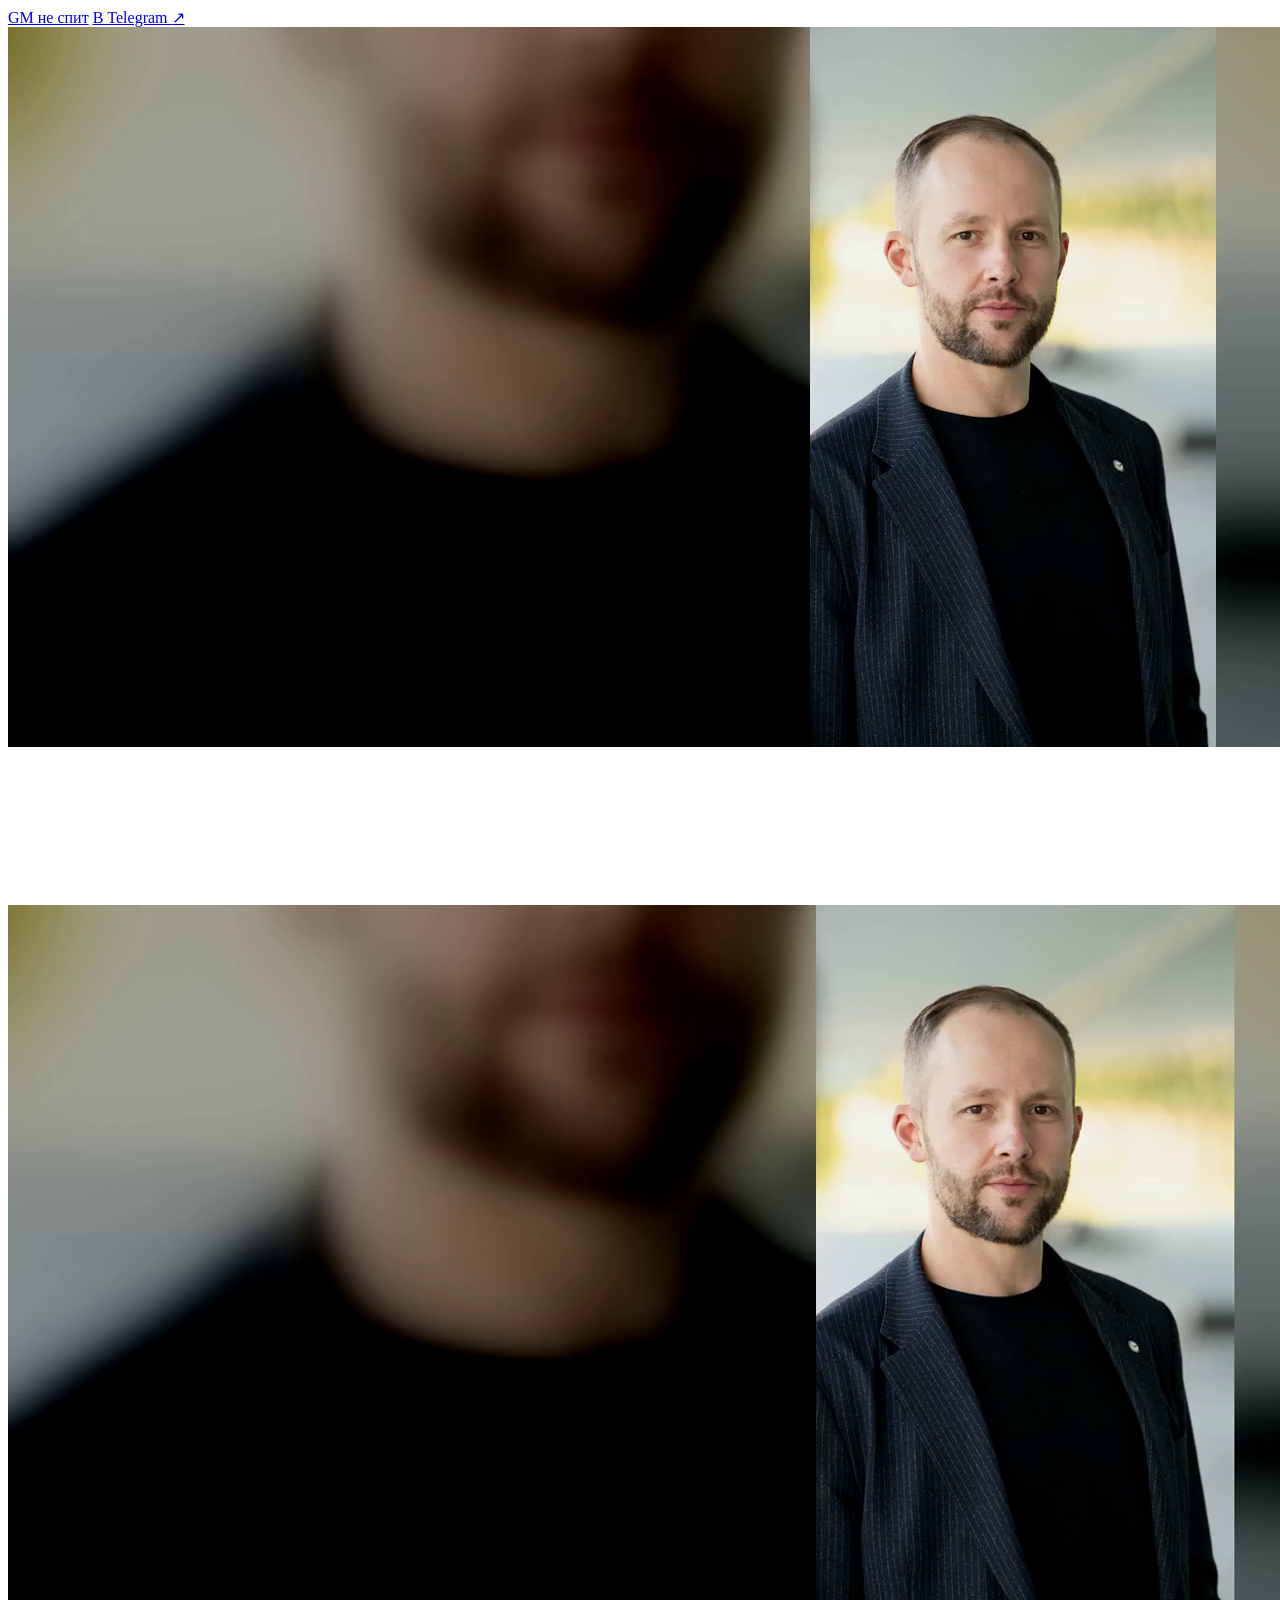
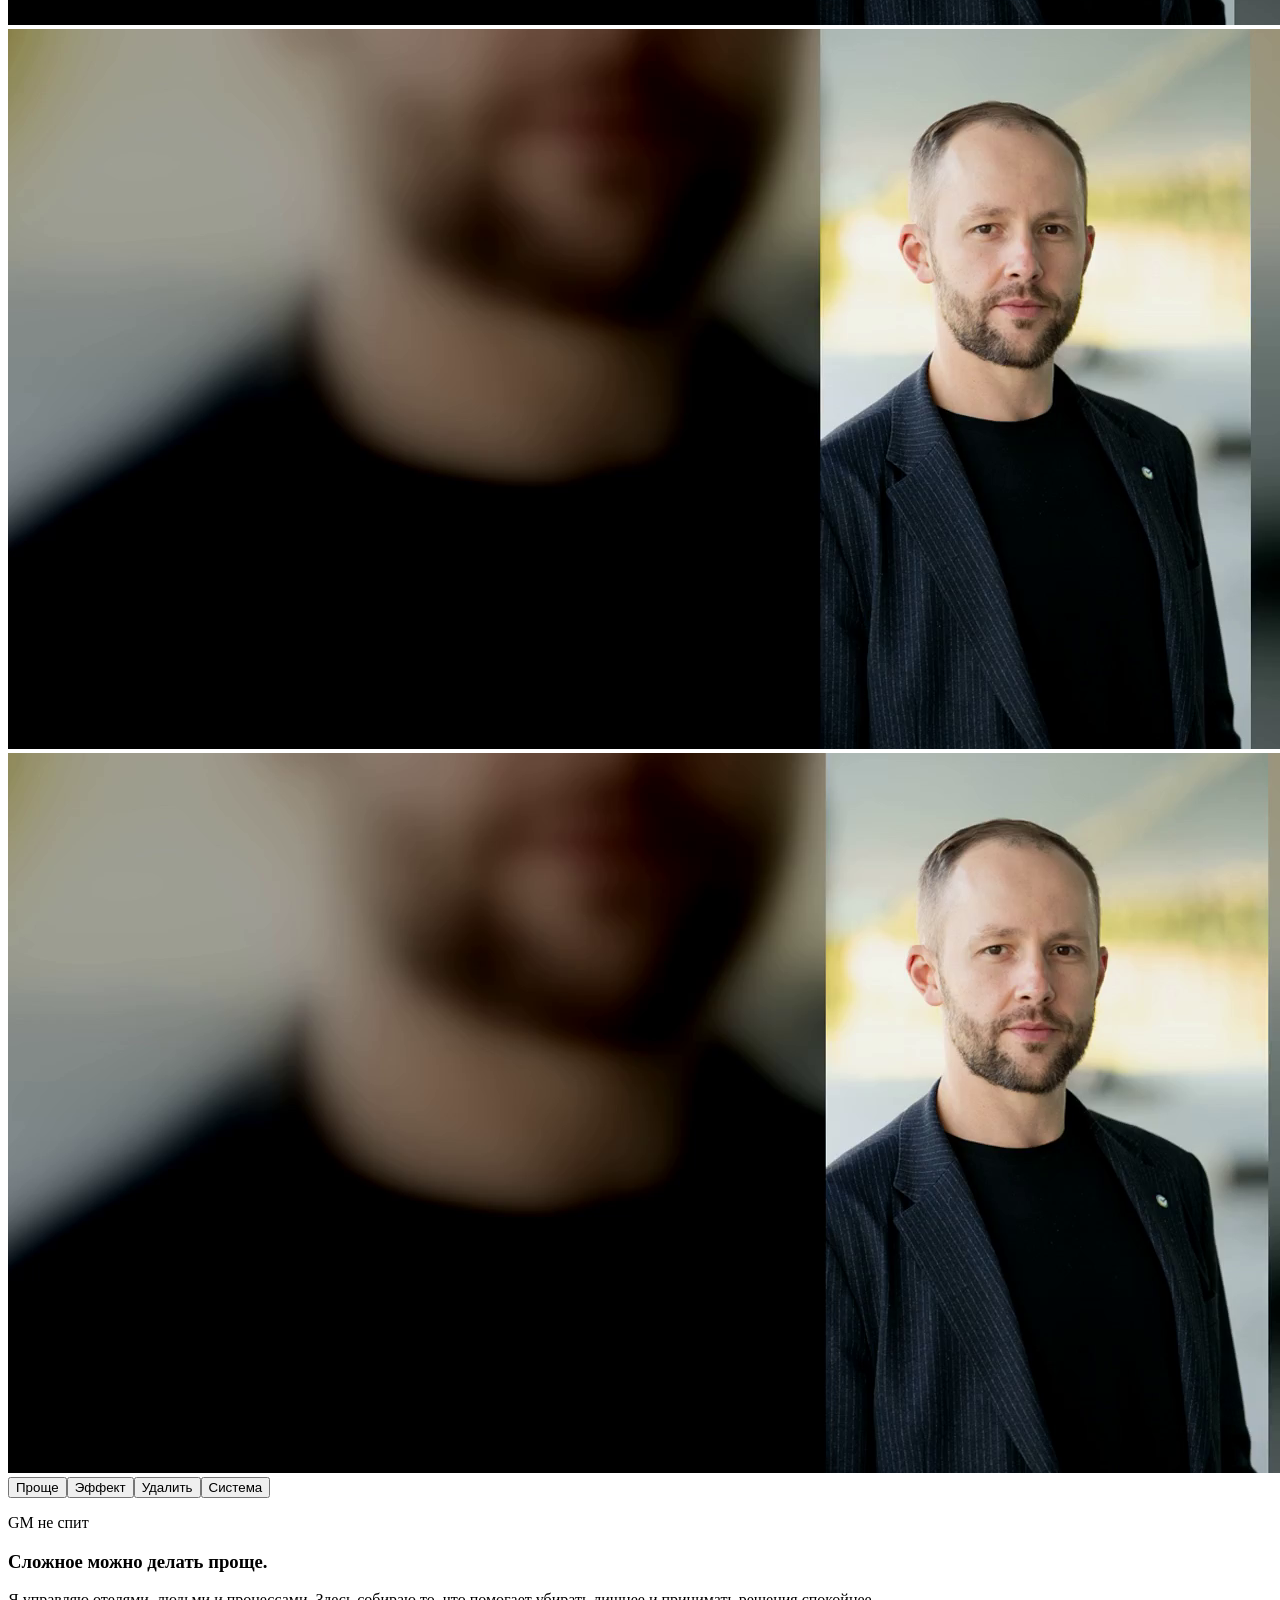
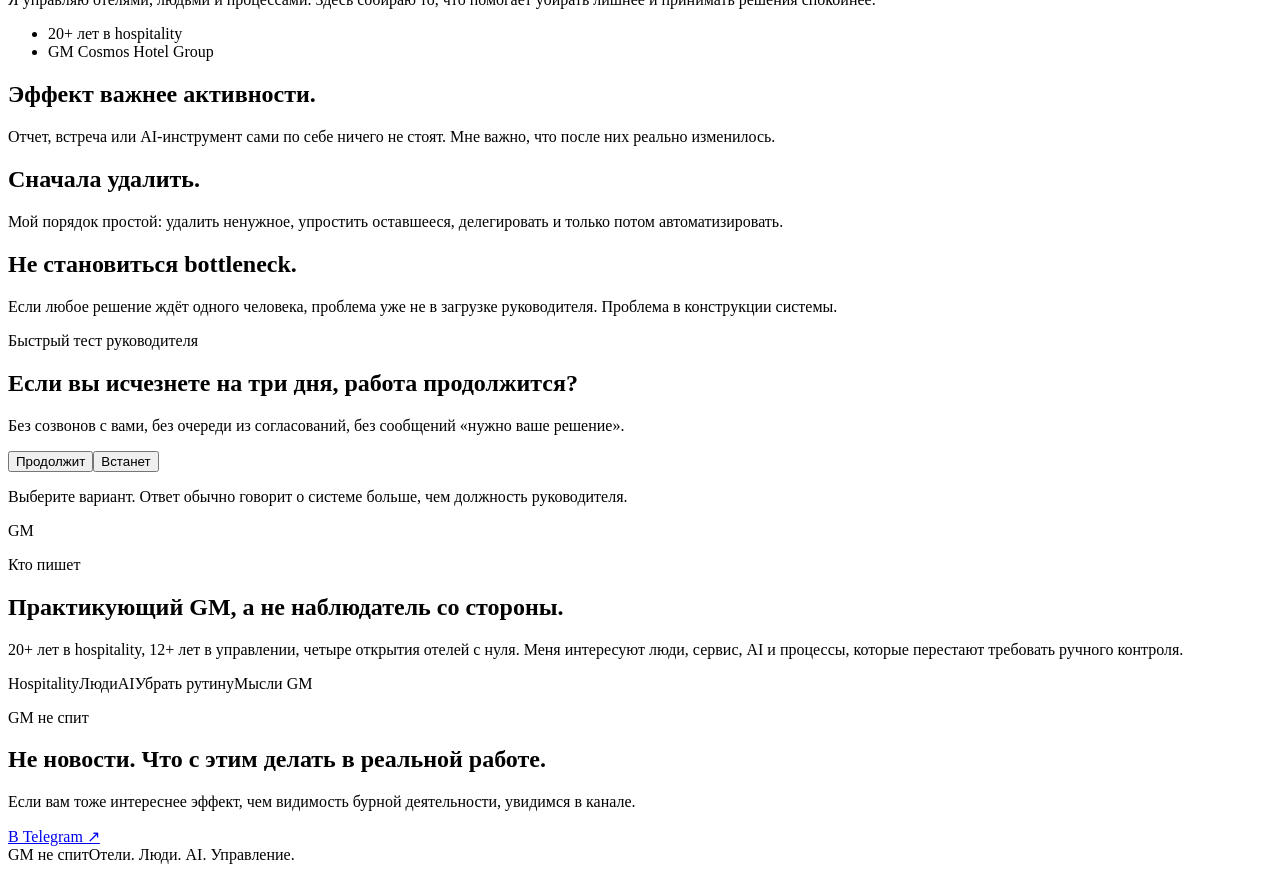
==== public/index.html @ 8b578447 "Fix static site entrypoint for Vercel" ====
<!doctype html>
<html lang="ru">
  <head>
    <meta charset="UTF-8" />
    <meta name="viewport" content="width=device-width, initial-scale=1" />
    <meta name="theme-color" content="#111418" />
    <meta name="description" content="Отели. Люди. AI. Управление без лишней суеты. Канал практикующего GM." />
    <meta property="og:title" content="GM не спит" />
    <meta property="og:description" content="Отели. Люди. AI. Управление без лишней суеты. Канал практикующего GM." />
    <title>GM не спит</title>
    <link rel="stylesheet" href="styles.css" />
  </head>
  <body>
    <main class="gm-site">
      <header class="gm-nav">
        <a class="gm-brand" href="#proshche">GM не спит</a>
        <a class="gm-nav-cta" href="https://t.me/gm_ne_spit" target="_blank" rel="noreferrer">В Telegram <span>↗</span></a>
      </header>

      <section class="story" aria-label="GM не спит">
        <div class="stage">
          <div class="scene scene--1 active"><img src="assets/scene-01.png" alt="" /><video src="assets/scene-01.mp4" muted playsinline preload="auto"></video></div>
          <div class="scene scene--2"><img src="assets/scene-02.png" alt="" /></div>
          <div class="scene scene--3"><img src="assets/scene-03.png" alt="" /></div>
          <div class="scene scene--4"><img src="assets/scene-04.png" alt="" /></div>
          <div class="progress"><span></span></div>
          <nav class="chapters" aria-label="Scroll chapters">
            <button class="active" data-target="proshche">Проще</button><button data-target="effect">Эффект</button><button data-target="delete">Удалить</button><button data-target="system">Система</button>
          </nav>
        </div>
        <div class="story-copy">
          <article id="proshche" data-scene="0"><div><p class="kicker">GM не спит</p><h1>Сложное можно делать проще.</h1><p>Я управляю отелями, людьми и процессами. Здесь собираю то, что помогает убирать лишнее и принимать решения спокойнее.</p><ul><li>20+ лет в hospitality</li><li>GM Cosmos Hotel Group</li></ul></div></article>
          <article id="effect" data-scene="1"><div><h2>Эффект важнее активности.</h2><p>Отчет, встреча или AI-инструмент сами по себе ничего не стоят. Мне важно, что после них реально изменилось.</p></div></article>
          <article id="delete" data-scene="2"><div><h2>Сначала удалить.</h2><p>Мой порядок простой: удалить ненужное, упростить оставшееся, делегировать и только потом автоматизировать.</p></div></article>
          <article id="system" data-scene="3"><div><h2>Не становиться bottleneck.</h2><p>Если любое решение ждёт одного человека, проблема уже не в загрузке руководителя. Проблема в конструкции системы.</p></div></article>
        </div>
      </section>

      <section class="test" aria-labelledby="test-title">
        <div><p class="overline">Быстрый тест руководителя</p><h2 id="test-title">Если вы исчезнете на три дня, работа продолжится?</h2><p>Без созвонов с вами, без очереди из согласований, без сообщений «нужно ваше решение».</p></div>
        <div class="test-panel"><div class="choices"><button data-answer="continue">Продолжит</button><button data-answer="stop">Встанет</button></div><p class="answer">Выберите вариант. Ответ обычно говорит о системе больше, чем должность руководителя.</p></div>
      </section>

      <section class="about" aria-labelledby="about-title">
        <div class="about-photo" aria-label="Автор канала GM не спит"><div class="portrait-placeholder">GM</div></div>
        <div class="about-copy"><p class="note">Кто пишет</p><h2 id="about-title">Практикующий GM, а не наблюдатель со стороны.</h2><p>20+ лет в hospitality, 12+ лет в управлении, четыре открытия отелей с нуля. Меня интересуют люди, сервис, AI и процессы, которые перестают требовать ручного контроля.</p><div class="facts"><span>Hospitality</span><span>Люди</span><span>AI</span><span>Убрать рутину</span><span>Мысли GM</span></div></div>
      </section>

      <section class="final"><p class="overline">GM не спит</p><h2>Не новости. Что с этим делать в реальной работе.</h2><p>Если вам тоже интереснее эффект, чем видимость бурной деятельности, увидимся в канале.</p><a href="https://t.me/gm_ne_spit" target="_blank" rel="noreferrer">В Telegram <span>↗</span></a></section>
      <footer><span>GM не спит</span><span>Отели. Люди. AI. Управление.</span></footer>
    </main>
    <script src="script.js"></script>
  </body>
</html>
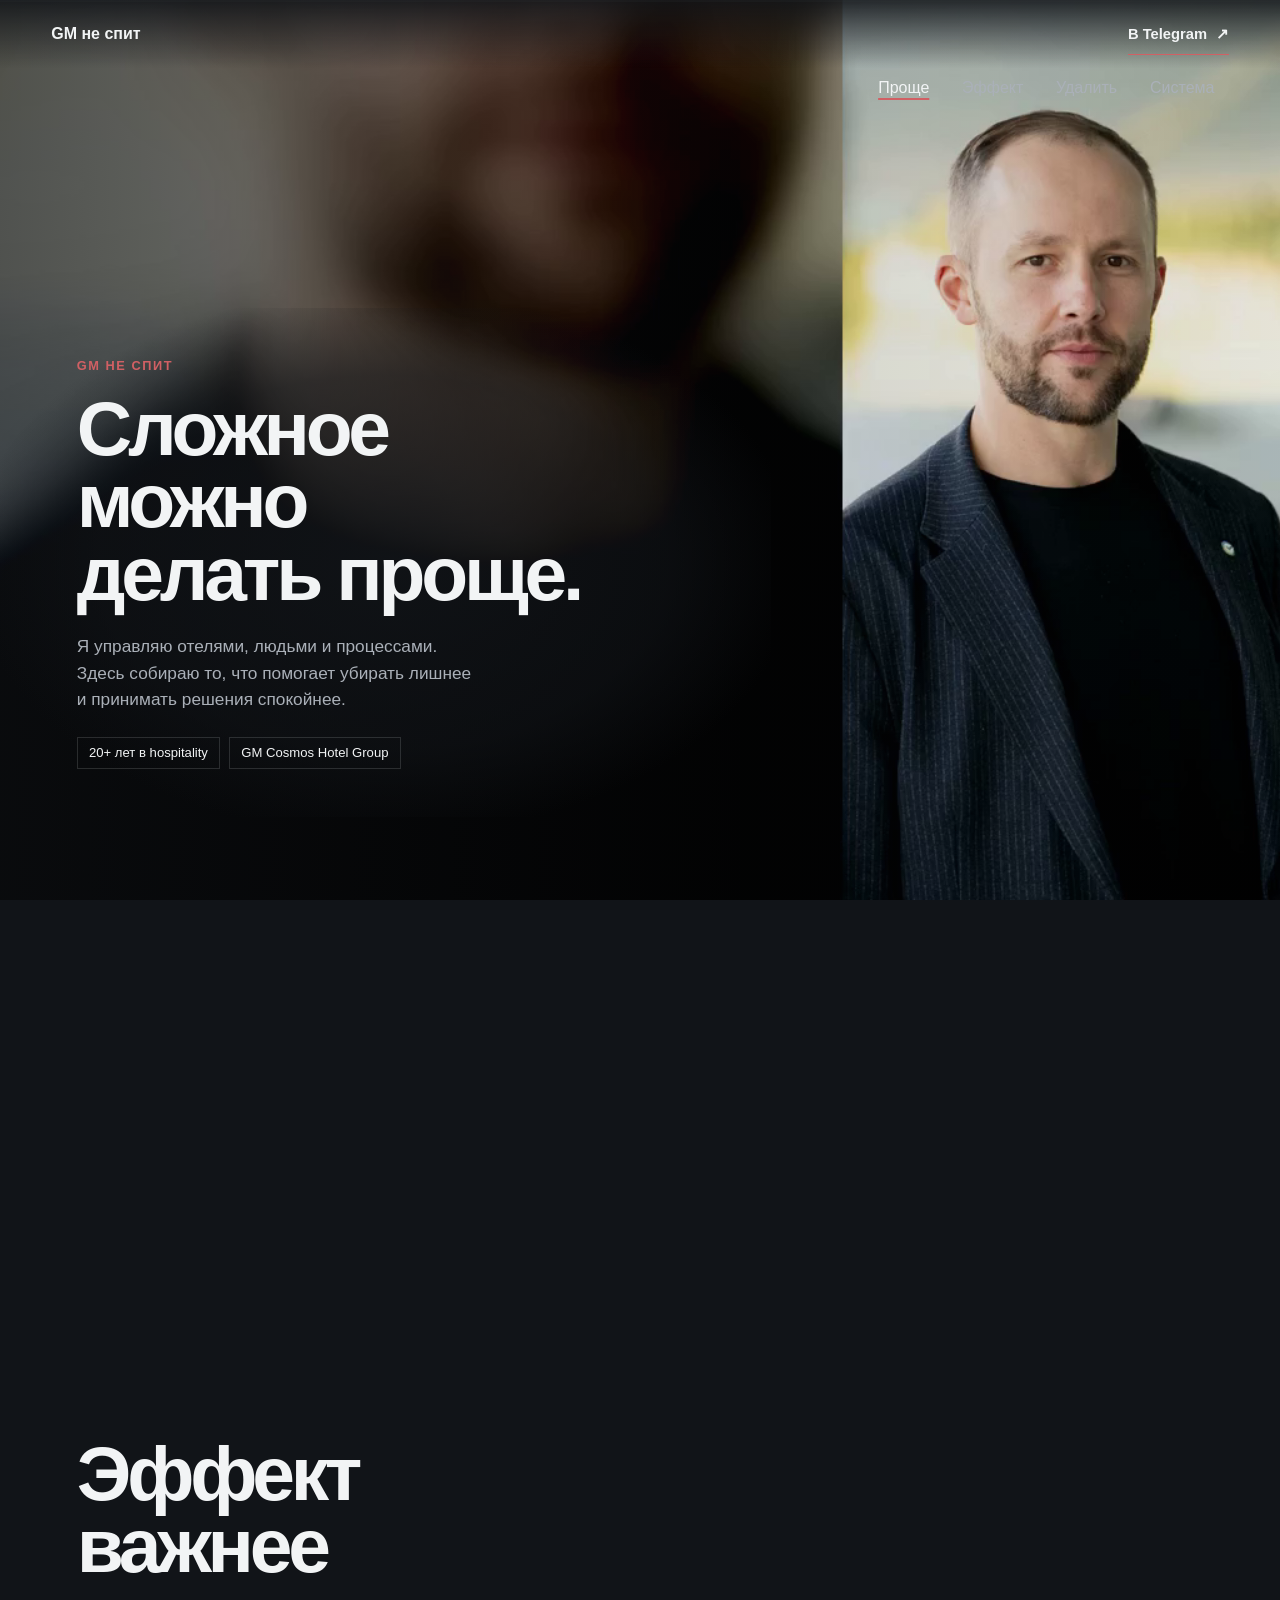
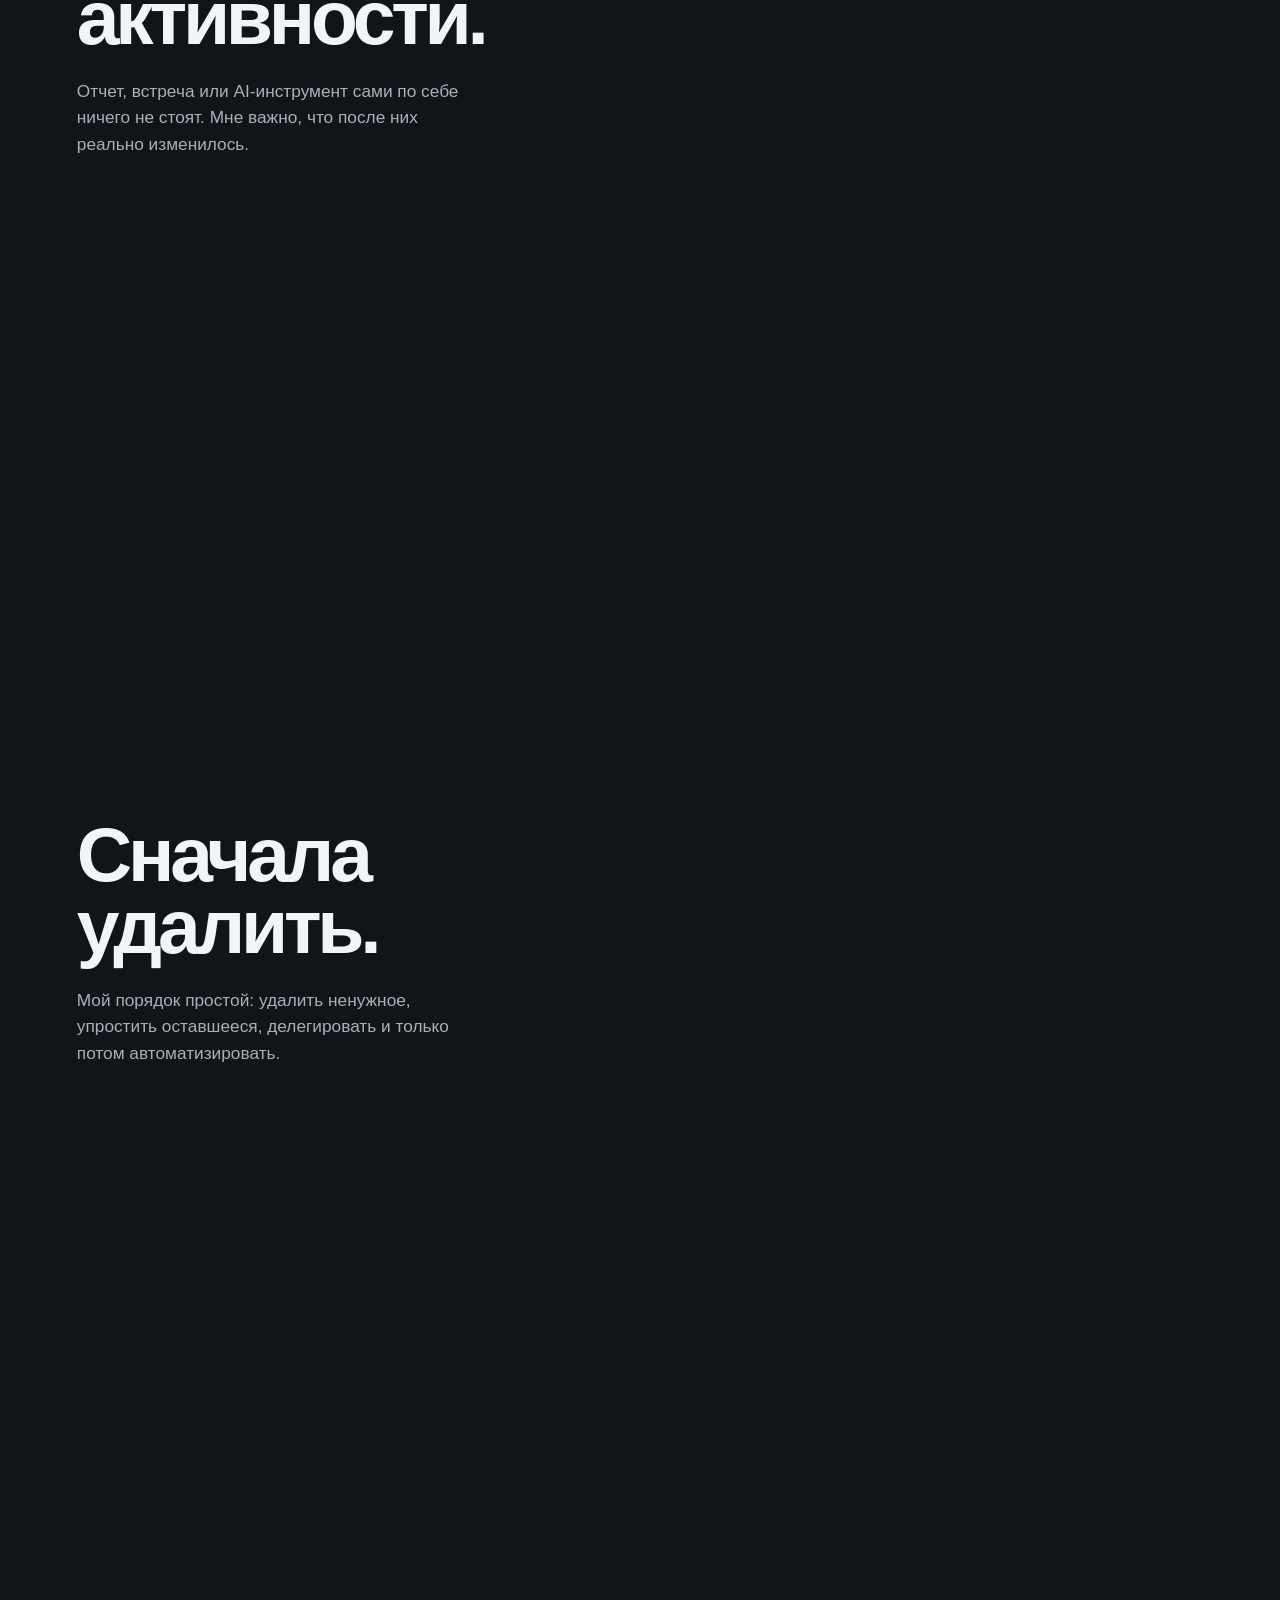
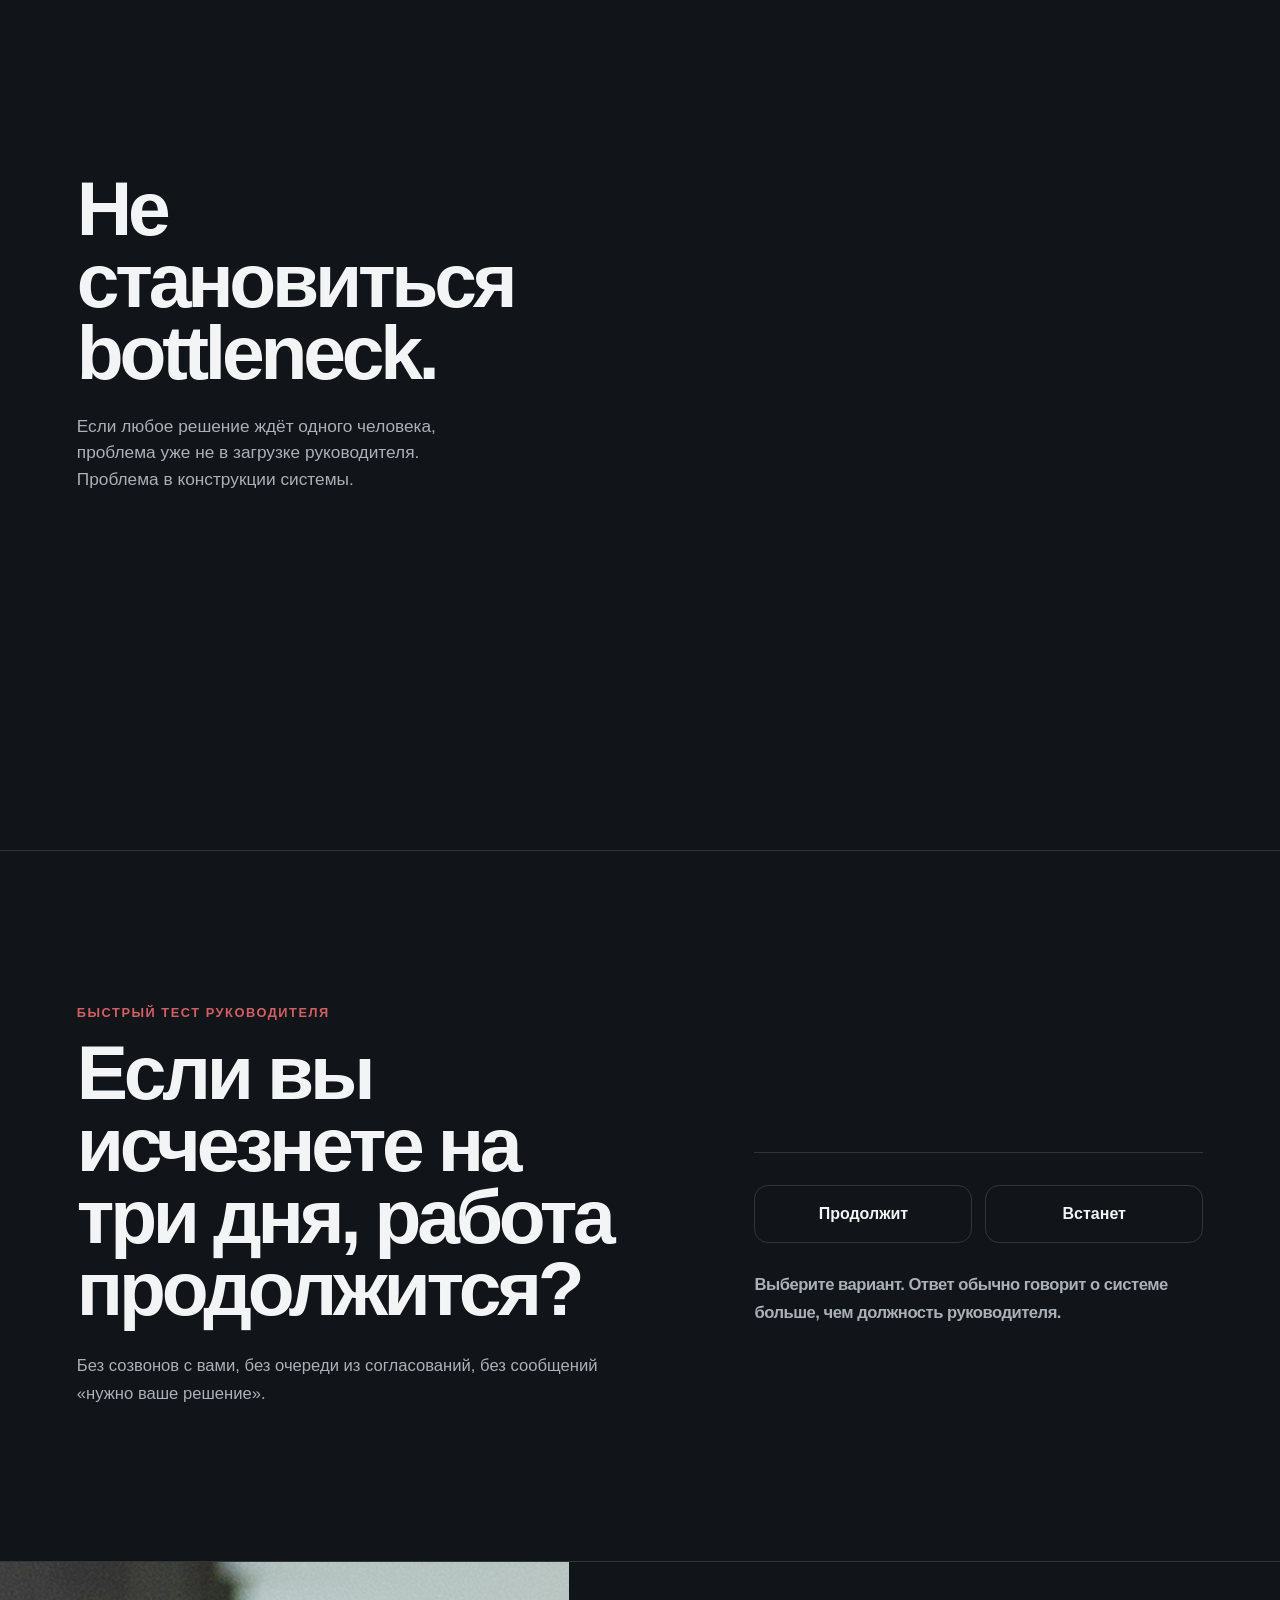
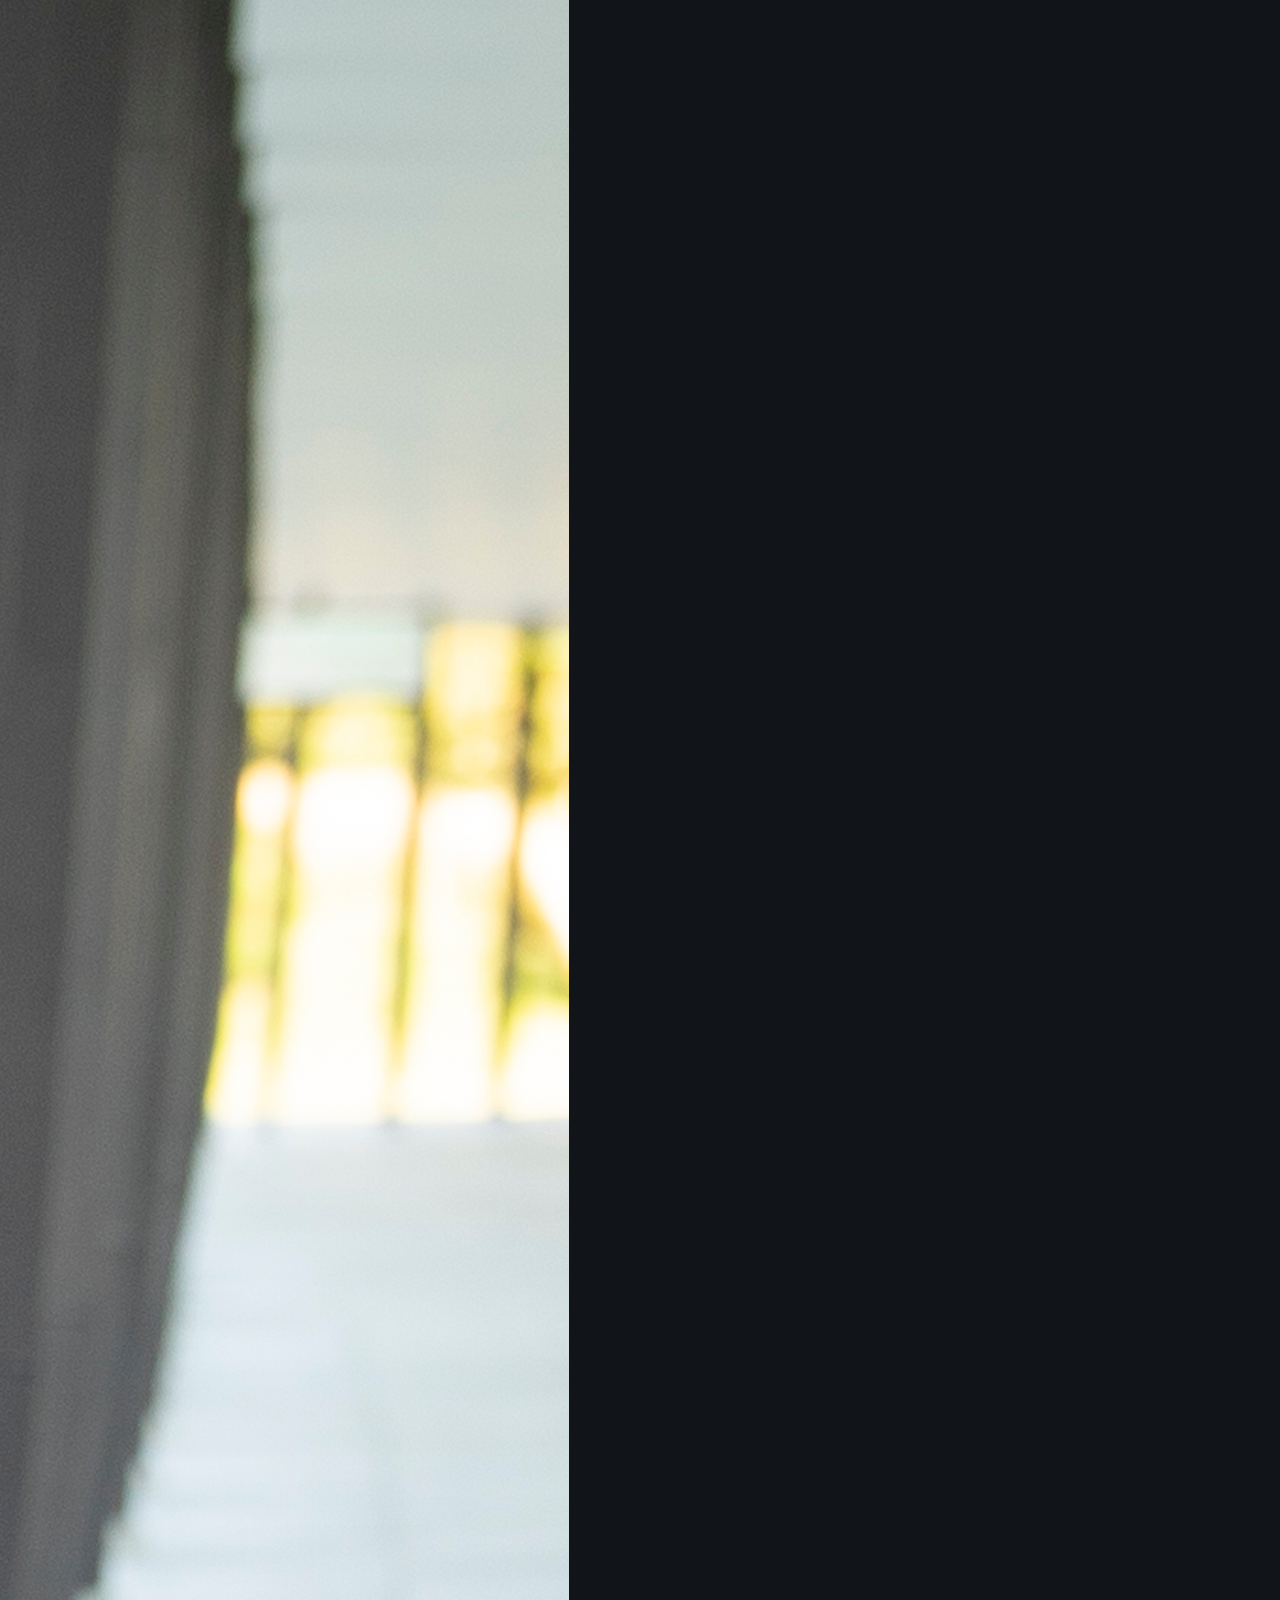
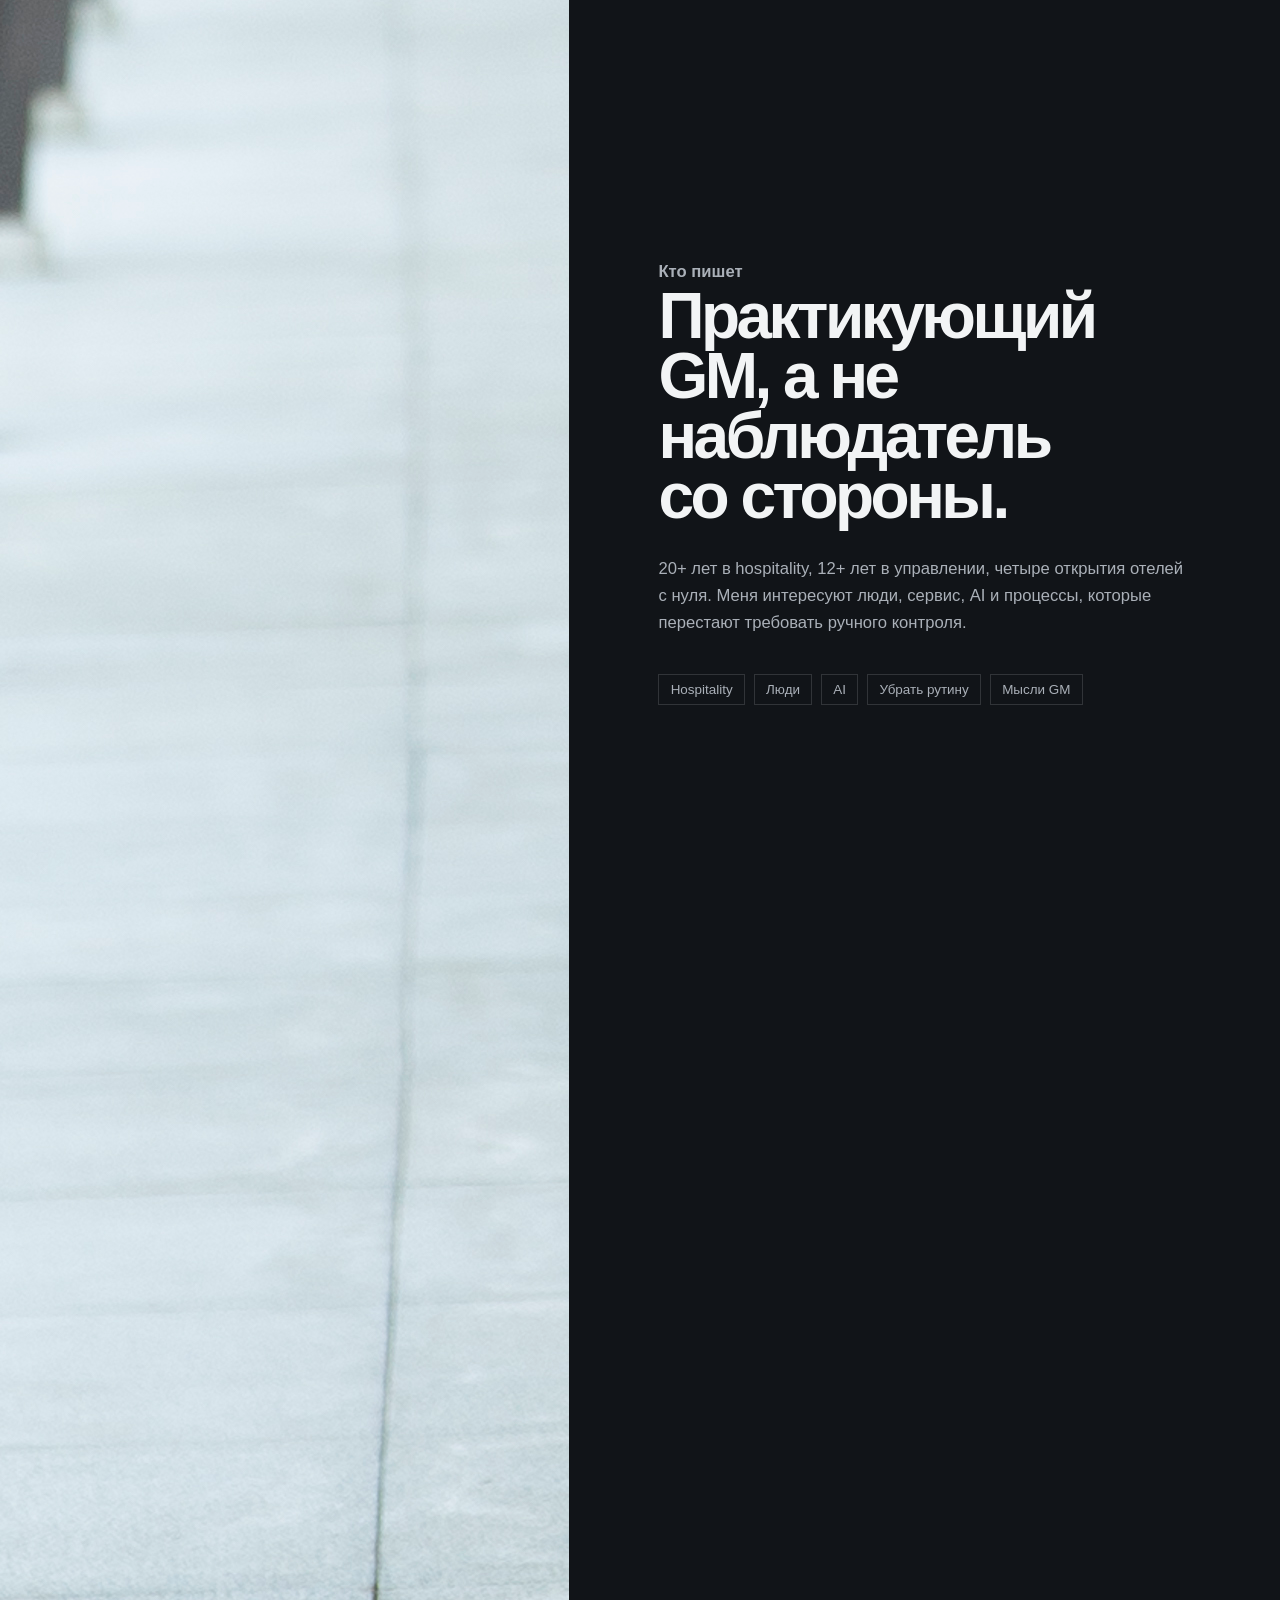
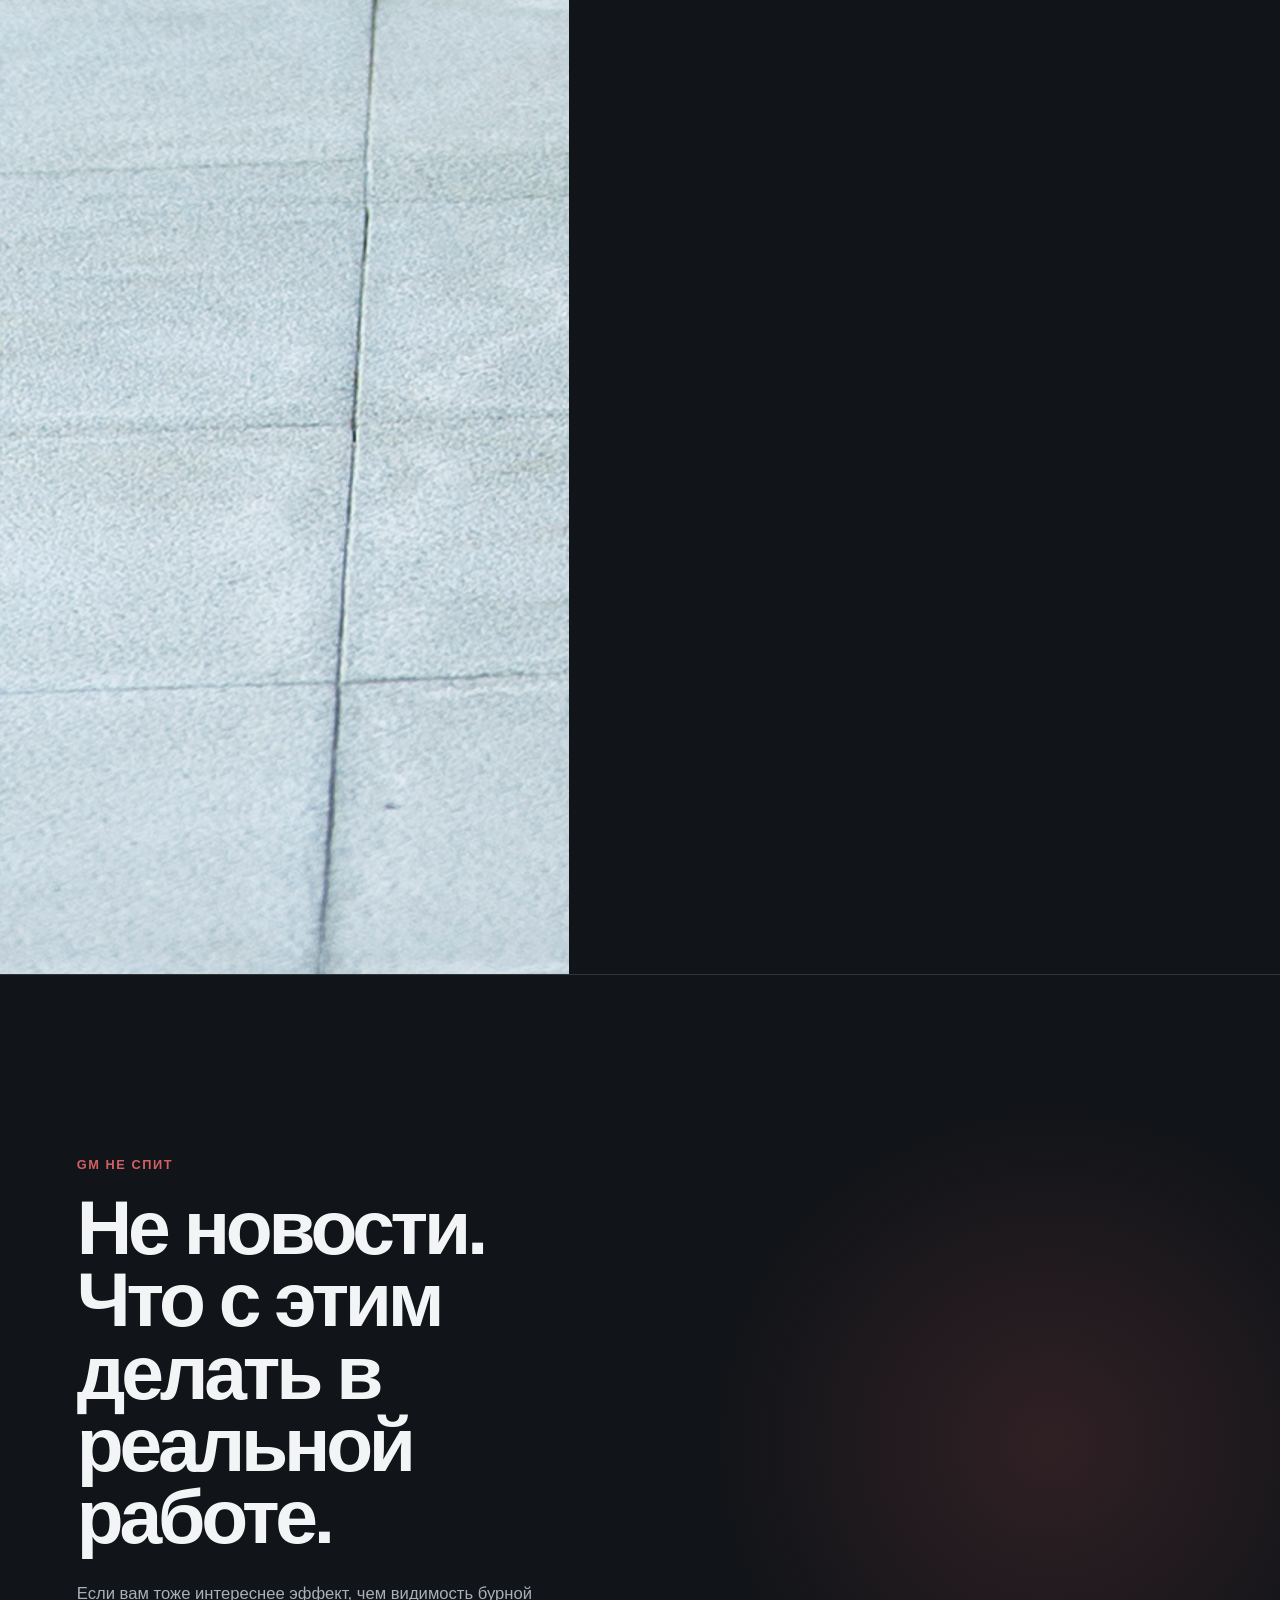
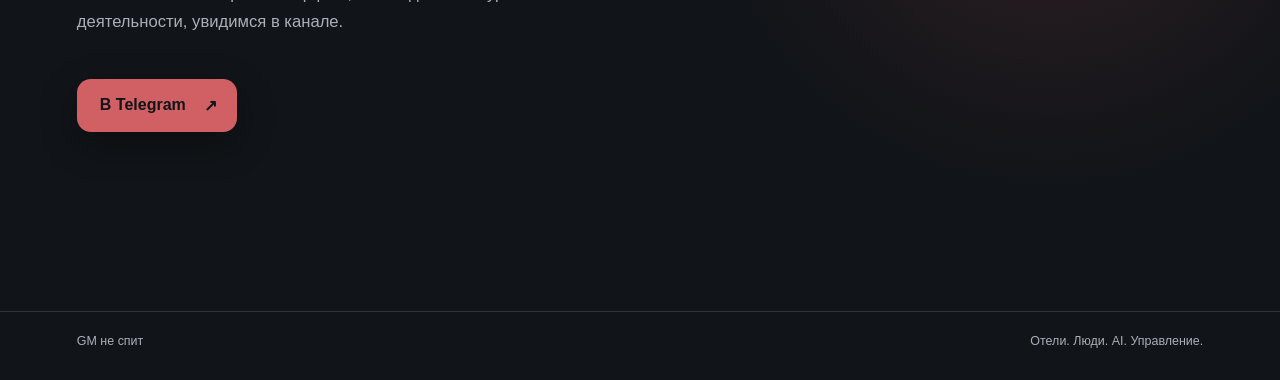
==== commit 88be6bac: "Show GM portrait in author section" ====
--- a/public/index.html
+++ b/public/index.html
@@ -42,7 +42,7 @@
       </section>
 
       <section class="about" aria-labelledby="about-title">
-        <div class="about-photo" aria-label="Автор канала GM не спит"><div class="portrait-placeholder">GM</div></div>
+        <div class="about-photo"><img src="assets/gm-portrait.jpg" alt="Автор канала GM не спит" /></div>
         <div class="about-copy"><p class="note">Кто пишет</p><h2 id="about-title">Практикующий GM, а не наблюдатель со стороны.</h2><p>20+ лет в hospitality, 12+ лет в управлении, четыре открытия отелей с нуля. Меня интересуют люди, сервис, AI и процессы, которые перестают требовать ручного контроля.</p><div class="facts"><span>Hospitality</span><span>Люди</span><span>AI</span><span>Убрать рутину</span><span>Мысли GM</span></div></div>
       </section>
 
--- a/public/styles.css
+++ b/public/styles.css
@@ -0,0 +1 @@
+:root{--bg:#111418;--soft:#171b20;--ink:#f2f4f5;--muted:#aab0b8;--line:#f2f4f524;--accent:#d16064}*{box-sizing:border-box}html{scroll-behavior:smooth;background:var(--bg)}body{margin:0;background:var(--bg);color:var(--ink);font-family:Helvetica Neue,Helvetica,Arial,sans-serif}.gm-site{overflow:hidden}.gm-nav{position:fixed;inset:0 0 auto;z-index:20;height:68px;padding:0 clamp(20px,4vw,64px);display:flex;align-items:center;justify-content:space-between;background:linear-gradient(#111418db,transparent);pointer-events:none}.gm-nav a{pointer-events:auto;color:var(--ink);text-decoration:none;font-weight:700}.gm-nav-cta{display:flex;gap:.55rem;align-items:center;padding:.72rem 0;border-bottom:1px solid var(--accent);font-size:.92rem}.story{position:relative;background:var(--bg)}.stage{position:sticky;top:0;height:100dvh;overflow:hidden}.scene,.scene:after,.scene img,.scene video{position:absolute;inset:0;width:100%;height:100%}.scene{opacity:0;transition:opacity .45s ease}.scene.active{opacity:1}.scene:after{content:"";background:linear-gradient(90deg,#1114188c 0%,#11141820 58%,#1114180d 100%)}.scene img,.scene video{object-fit:cover;object-position:center}.scene video{opacity:0;transition:opacity .3s}.scene.video-ready video{opacity:1}.progress{position:absolute;z-index:2;inset:0 0 auto;height:2px;background:#f2f4f524}.progress span{display:block;height:100%;width:100%;background:var(--accent);transform-origin:left;transform:scaleX(0)}.chapters{position:absolute;z-index:3;top:69px;right:clamp(16px,4vw,64px);display:flex;gap:4px}.chapters button{border:0;background:transparent;color:var(--muted);padding:.65rem .9rem;font:inherit;cursor:pointer}.chapters button.active{color:var(--ink);text-decoration:underline;text-decoration-color:var(--accent);text-decoration-thickness:.15em;text-underline-offset:.3em}.story-copy{position:relative;z-index:4;margin-top:-100dvh;pointer-events:none}.story-copy article{min-height:105dvh;display:flex;align-items:center;padding:9rem clamp(20px,6vw,96px)}.story-copy article:first-child{min-height:125dvh}.story-copy article:last-child{min-height:115dvh}.story-copy article>div{width:min(640px,48vw);position:relative}.story-copy article>div:before{content:"";position:absolute;z-index:-1;inset:-48px -80px;background:radial-gradient(ellipse, #111418df 0%,#11141891 52%,transparent 76%)}h1,h2{margin:0;color:var(--ink);letter-spacing:-.055em;font-size:clamp(44px,6vw,108px);font-weight:760;line-height:.94;text-wrap:balance}.story-copy h1,.story-copy h2{max-width:12ch}.story-copy p{max-width:42ch;margin:24px 0 0;color:var(--muted);font-size:clamp(16px,1.35vw,19px);line-height:1.55}.kicker,.overline{margin:0 0 16px!important;color:var(--accent)!important;text-transform:uppercase;letter-spacing:.12em;font-size:.8rem!important;font-weight:700}.story-copy ul{display:flex;flex-wrap:wrap;gap:9px;margin:24px 0 0;padding:0;list-style:none}.story-copy li,.facts span{padding:.45rem .7rem;border:1px solid var(--line);font-size:.82rem}.test,.about,.final,footer{position:relative;z-index:5;background:var(--bg);border-top:1px solid var(--line)}.test{display:grid;grid-template-columns:minmax(0,1fr) minmax(320px,.78fr);gap:clamp(40px,8vw,128px);padding:clamp(96px,12vw,176px) clamp(20px,6vw,96px)}.test>div>p:last-child,.about-copy>p,.final>p{max-width:58ch;margin:28px 0 0;color:var(--muted);font-size:clamp(16px,1.3vw,19px);line-height:1.65}.test-panel{align-self:end;border-top:1px solid var(--line);padding-top:32px}.choices{display:grid;grid-template-columns:1fr 1fr;gap:13px}.choices button{min-height:58px;border:1px solid var(--line);border-radius:14px;background:transparent;color:var(--ink);font:inherit;font-weight:680;cursor:pointer}.choices button.active{border-color:var(--accent);background:#d160642e}.answer{min-height:136px;margin:32px 0 0;font-size:clamp(23px,2.6vw,37px);font-weight:650;line-height:1.18;letter-spacing:-.03em}.about{display:grid;grid-template-columns:minmax(300px,.8fr) minmax(0,1fr);min-height:78dvh}.about-photo{min-height:640px;background:linear-gradient(145deg,#262d34,#101316);display:grid;place-items:center;overflow:hidden}.portrait-placeholder{width:72%;aspect-ratio:3/4;border:1px solid #f2f4f514;display:grid;place-items:center;color:#d1606480;font-size:clamp(70px,14vw,190px);font-weight:800;letter-spacing:-.1em}.about-copy{display:flex;flex-direction:column;justify-content:center;padding:clamp(64px,8vw,128px) clamp(20px,7vw,112px)}.about h2{max-width:10ch;font-size:clamp(40px,5vw,90px)}.note{margin:0;color:var(--muted);font-size:.9rem;font-weight:650}.facts{display:flex;flex-wrap:wrap;gap:9px;margin-top:37px}.facts span{color:var(--muted);font-size:.84rem}.final{min-height:78dvh;display:flex;flex-direction:column;justify-content:center;align-items:flex-start;padding:clamp(112px,14vw,208px) clamp(20px,6vw,96px);background:radial-gradient(circle at 82% 50%,#d1606429,transparent 30%),var(--bg)}.final h2{max-width:12ch}.final a{display:inline-flex;gap:18px;align-items:center;margin-top:44px;padding:17px 20px 17px 23px;border-radius:14px;background:var(--accent);color:var(--bg);font-weight:760;text-decoration:none;box-shadow:0 12px 36px #0000004d}footer{display:flex;justify-content:space-between;gap:16px;padding:22px clamp(20px,6vw,96px) 32px;color:var(--muted);font-size:.78rem}@media(max-width:860px){.gm-nav{height:60px}.chapters{top:60px;left:12px;right:12px;overflow:auto}.chapters button{flex:none}.story-copy article,.story-copy article:first-child,.story-copy article:last-child{min-height:100dvh;padding:104px 20px 64px;align-items:end}.story-copy article>div{width:min(100%,576px)}.story-copy article>div:before{inset:-48px -32px;background:linear-gradient(to top,#111418 0%,#111418d1 58%,transparent)}.story-copy h1,.story-copy h2{font-size:clamp(37px,11vw,72px)}.test,.about{grid-template-columns:1fr}.test{gap:64px}.about-photo{min-height:66dvh}.about h2,.test h2,.final h2{font-size:clamp(40px,12vw,77px)}footer{flex-direction:column}}@media(prefers-reduced-motion:reduce){*{scroll-behavior:auto!important;transition:none!important}}
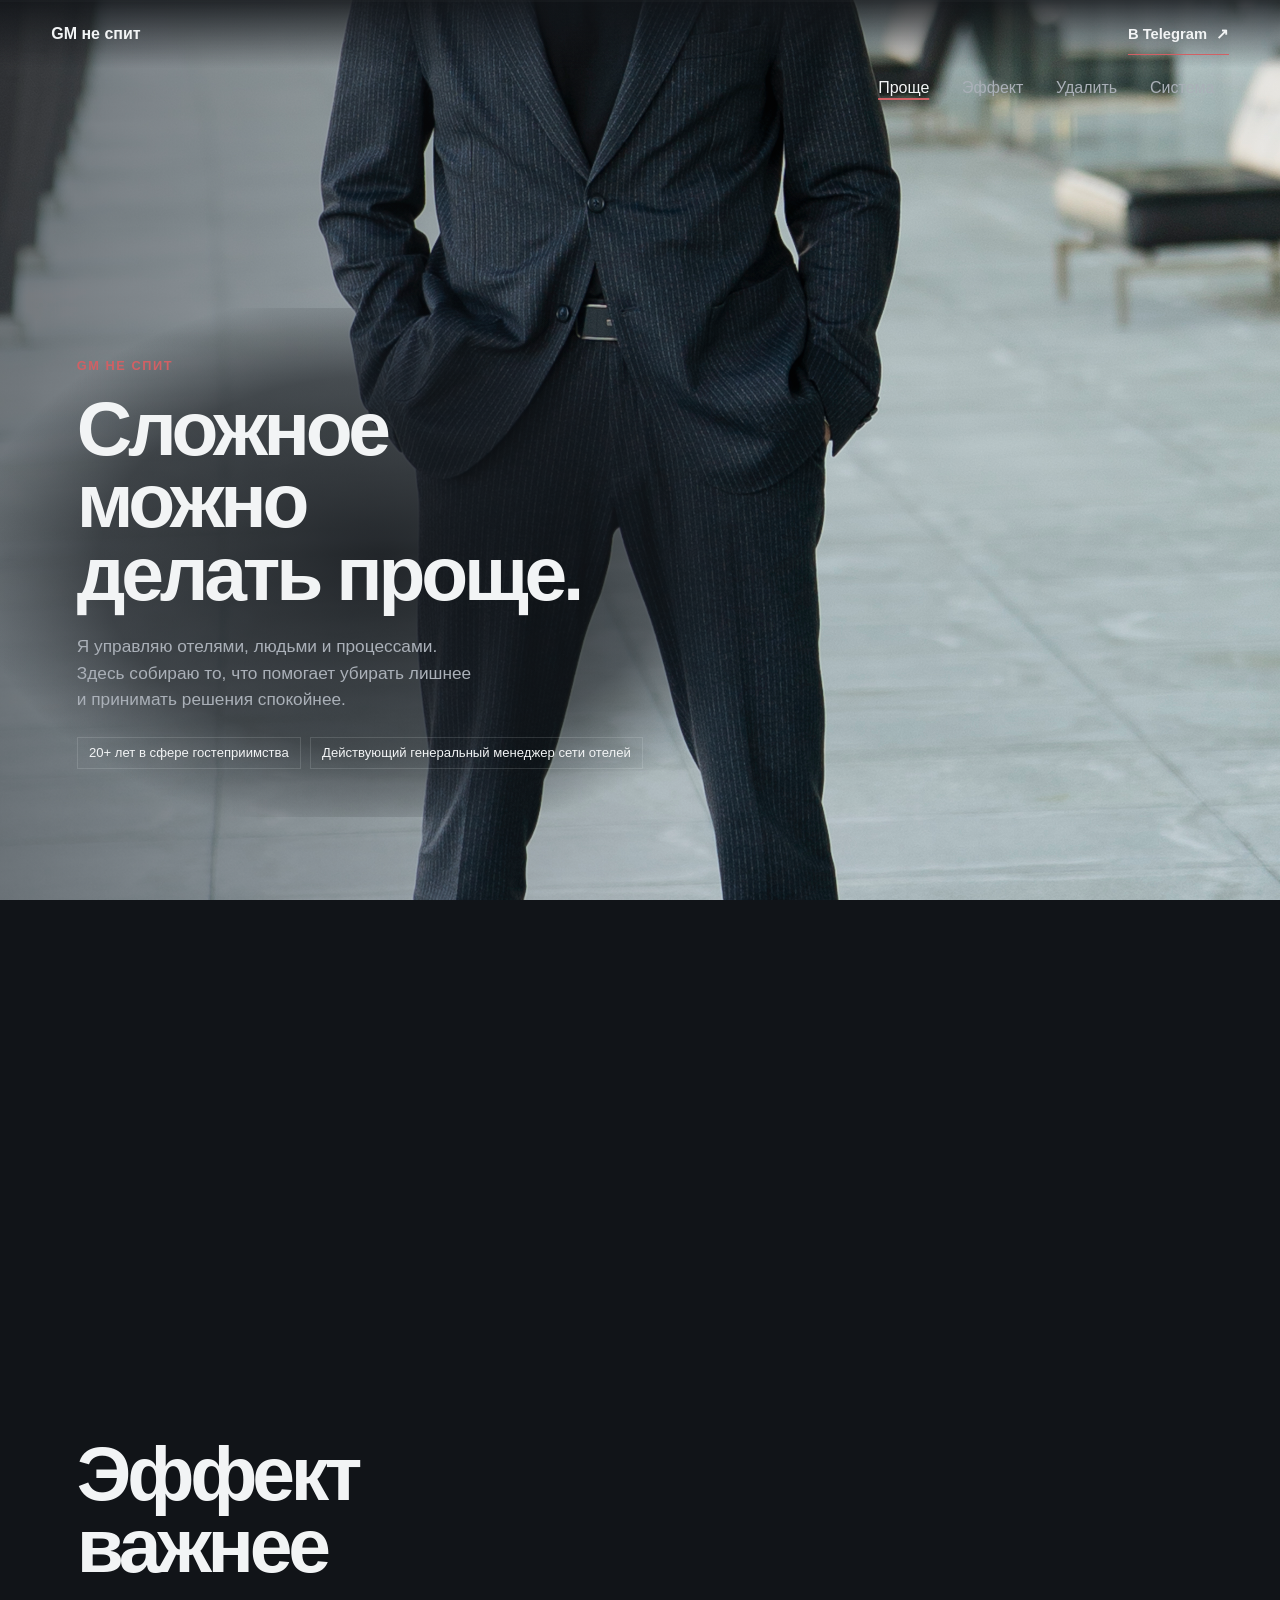
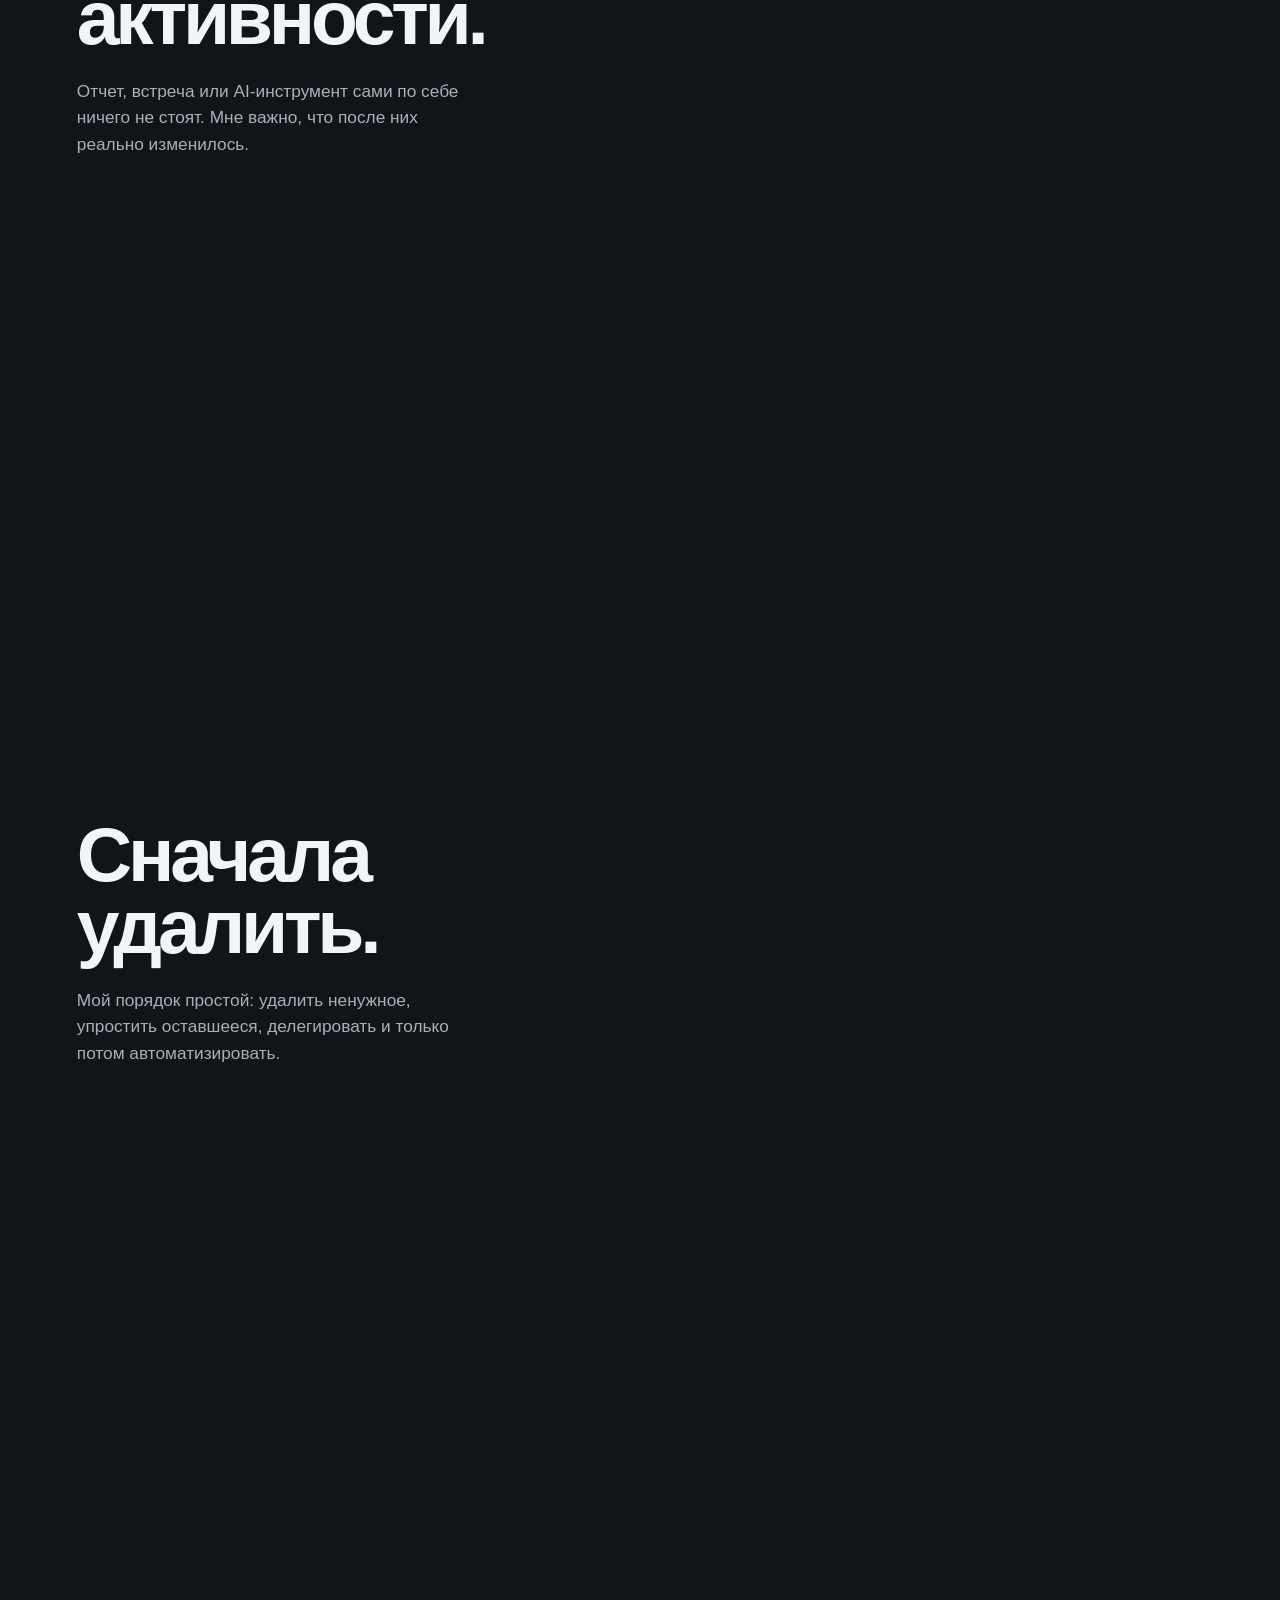
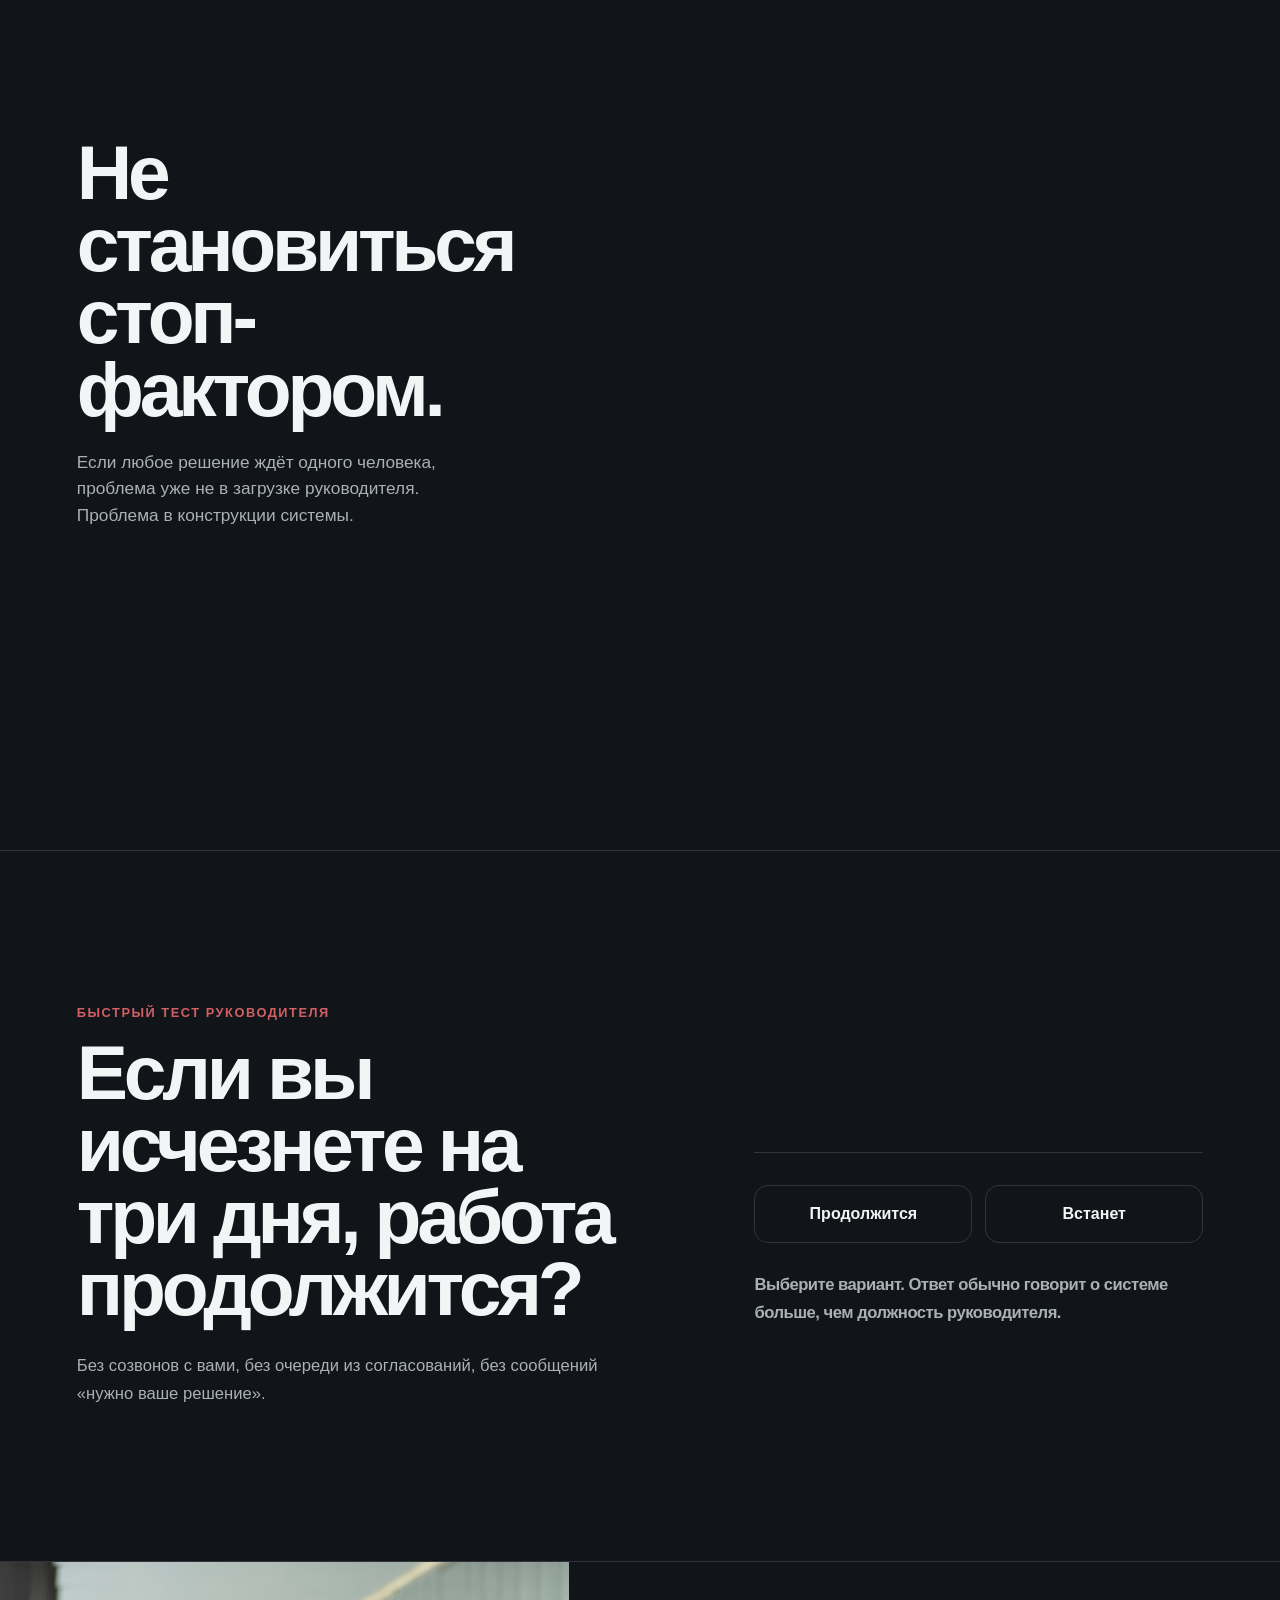
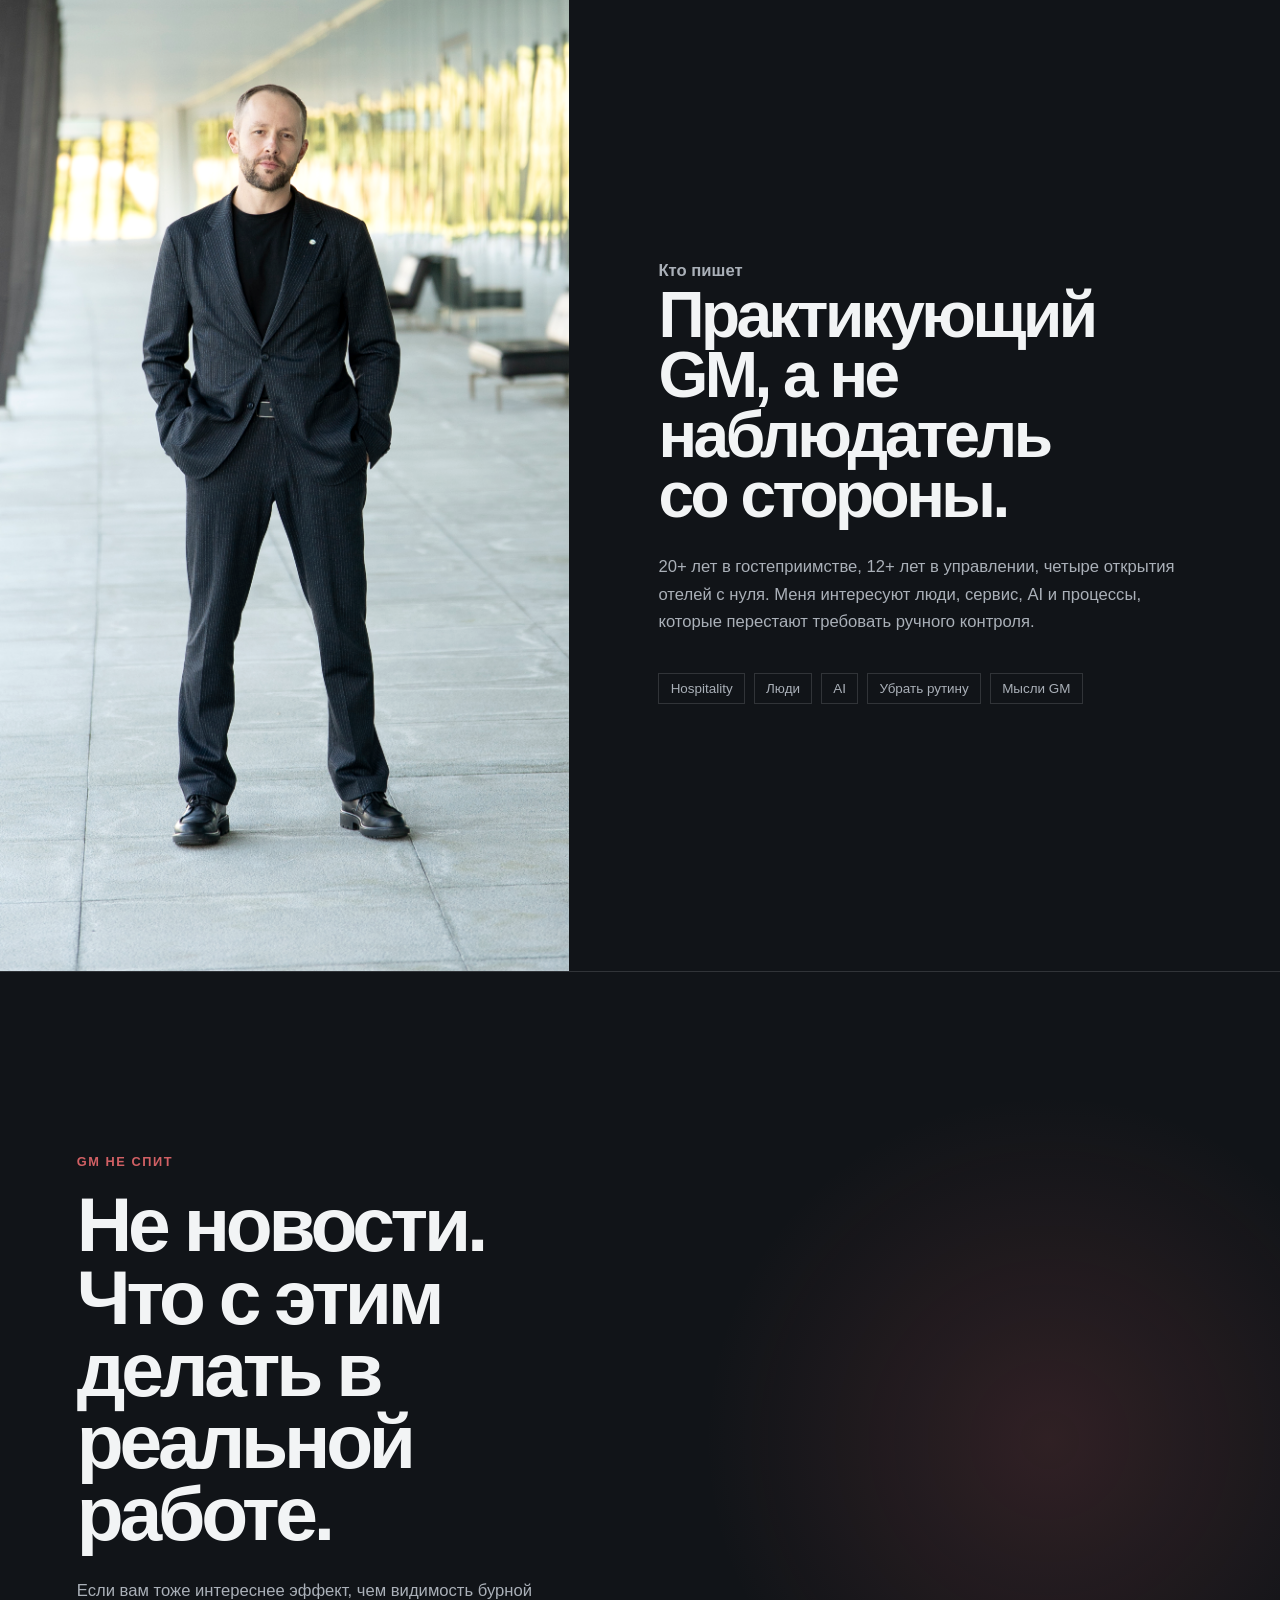
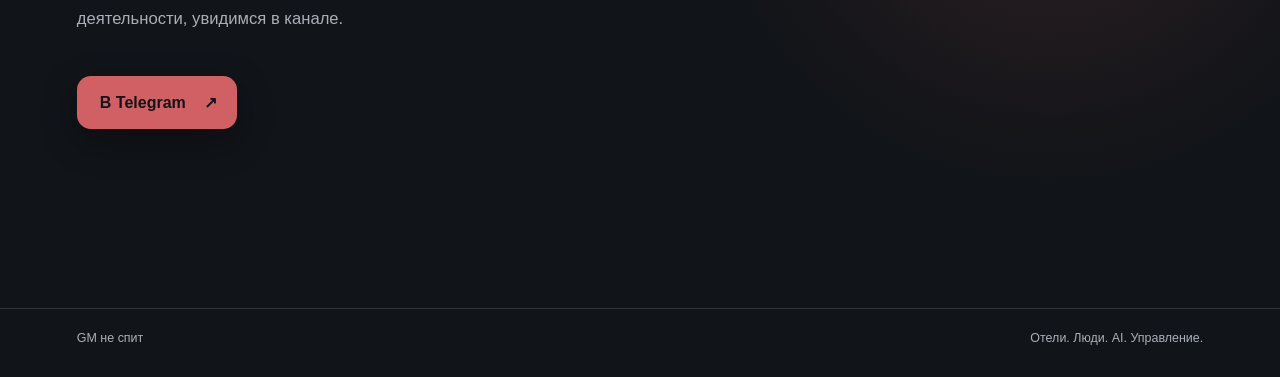
==== commit f7e38e36: "Update GM landing copy and hero portrait" ====
--- a/public/index.html
+++ b/public/index.html
@@ -19,7 +19,7 @@
 
       <section class="story" aria-label="GM не спит">
         <div class="stage">
-          <div class="scene scene--1 active"><img src="assets/scene-01.png" alt="" /><video src="assets/scene-01.mp4" muted playsinline preload="auto"></video></div>
+          <div class="scene scene--1 active"><img src="assets/gm-portrait.jpg" alt="" /></div>
           <div class="scene scene--2"><img src="assets/scene-02.png" alt="" /></div>
           <div class="scene scene--3"><img src="assets/scene-03.png" alt="" /></div>
           <div class="scene scene--4"><img src="assets/scene-04.png" alt="" /></div>
@@ -29,21 +29,21 @@
           </nav>
         </div>
         <div class="story-copy">
-          <article id="proshche" data-scene="0"><div><p class="kicker">GM не спит</p><h1>Сложное можно делать проще.</h1><p>Я управляю отелями, людьми и процессами. Здесь собираю то, что помогает убирать лишнее и принимать решения спокойнее.</p><ul><li>20+ лет в hospitality</li><li>GM Cosmos Hotel Group</li></ul></div></article>
+          <article id="proshche" data-scene="0"><div><p class="kicker">GM не спит</p><h1>Сложное можно делать проще.</h1><p>Я управляю отелями, людьми и процессами. Здесь собираю то, что помогает убирать лишнее и принимать решения спокойнее.</p><ul><li>20+ лет в сфере гостеприимства</li><li>Действующий генеральный менеджер сети отелей</li></ul></div></article>
           <article id="effect" data-scene="1"><div><h2>Эффект важнее активности.</h2><p>Отчет, встреча или AI-инструмент сами по себе ничего не стоят. Мне важно, что после них реально изменилось.</p></div></article>
           <article id="delete" data-scene="2"><div><h2>Сначала удалить.</h2><p>Мой порядок простой: удалить ненужное, упростить оставшееся, делегировать и только потом автоматизировать.</p></div></article>
-          <article id="system" data-scene="3"><div><h2>Не становиться bottleneck.</h2><p>Если любое решение ждёт одного человека, проблема уже не в загрузке руководителя. Проблема в конструкции системы.</p></div></article>
+          <article id="system" data-scene="3"><div><h2>Не становиться стоп-фактором.</h2><p>Если любое решение ждёт одного человека, проблема уже не в загрузке руководителя. Проблема в конструкции системы.</p></div></article>
         </div>
       </section>
 
       <section class="test" aria-labelledby="test-title">
         <div><p class="overline">Быстрый тест руководителя</p><h2 id="test-title">Если вы исчезнете на три дня, работа продолжится?</h2><p>Без созвонов с вами, без очереди из согласований, без сообщений «нужно ваше решение».</p></div>
-        <div class="test-panel"><div class="choices"><button data-answer="continue">Продолжит</button><button data-answer="stop">Встанет</button></div><p class="answer">Выберите вариант. Ответ обычно говорит о системе больше, чем должность руководителя.</p></div>
+        <div class="test-panel"><div class="choices"><button data-answer="continue">Продолжится</button><button data-answer="stop">Встанет</button></div><p class="answer">Выберите вариант. Ответ обычно говорит о системе больше, чем должность руководителя.</p></div>
       </section>
 
       <section class="about" aria-labelledby="about-title">
         <div class="about-photo"><img src="assets/gm-portrait.jpg" alt="Автор канала GM не спит" /></div>
-        <div class="about-copy"><p class="note">Кто пишет</p><h2 id="about-title">Практикующий GM, а не наблюдатель со стороны.</h2><p>20+ лет в hospitality, 12+ лет в управлении, четыре открытия отелей с нуля. Меня интересуют люди, сервис, AI и процессы, которые перестают требовать ручного контроля.</p><div class="facts"><span>Hospitality</span><span>Люди</span><span>AI</span><span>Убрать рутину</span><span>Мысли GM</span></div></div>
+        <div class="about-copy"><p class="note">Кто пишет</p><h2 id="about-title">Практикующий GM, а не наблюдатель со стороны.</h2><p>20+ лет в гостеприимстве, 12+ лет в управлении, четыре открытия отелей с нуля. Меня интересуют люди, сервис, AI и процессы, которые перестают требовать ручного контроля.</p><div class="facts"><span>Hospitality</span><span>Люди</span><span>AI</span><span>Убрать рутину</span><span>Мысли GM</span></div></div>
       </section>
 
       <section class="final"><p class="overline">GM не спит</p><h2>Не новости. Что с этим делать в реальной работе.</h2><p>Если вам тоже интереснее эффект, чем видимость бурной деятельности, увидимся в канале.</p><a href="https://t.me/gm_ne_spit" target="_blank" rel="noreferrer">В Telegram <span>↗</span></a></section>
--- a/public/styles.css
+++ b/public/styles.css
@@ -1 +1 @@
-:root{--bg:#111418;--soft:#171b20;--ink:#f2f4f5;--muted:#aab0b8;--line:#f2f4f524;--accent:#d16064}*{box-sizing:border-box}html{scroll-behavior:smooth;background:var(--bg)}body{margin:0;background:var(--bg);color:var(--ink);font-family:Helvetica Neue,Helvetica,Arial,sans-serif}.gm-site{overflow:hidden}.gm-nav{position:fixed;inset:0 0 auto;z-index:20;height:68px;padding:0 clamp(20px,4vw,64px);display:flex;align-items:center;justify-content:space-between;background:linear-gradient(#111418db,transparent);pointer-events:none}.gm-nav a{pointer-events:auto;color:var(--ink);text-decoration:none;font-weight:700}.gm-nav-cta{display:flex;gap:.55rem;align-items:center;padding:.72rem 0;border-bottom:1px solid var(--accent);font-size:.92rem}.story{position:relative;background:var(--bg)}.stage{position:sticky;top:0;height:100dvh;overflow:hidden}.scene,.scene:after,.scene img,.scene video{position:absolute;inset:0;width:100%;height:100%}.scene{opacity:0;transition:opacity .45s ease}.scene.active{opacity:1}.scene:after{content:"";background:linear-gradient(90deg,#1114188c 0%,#11141820 58%,#1114180d 100%)}.scene img,.scene video{object-fit:cover;object-position:center}.scene video{opacity:0;transition:opacity .3s}.scene.video-ready video{opacity:1}.progress{position:absolute;z-index:2;inset:0 0 auto;height:2px;background:#f2f4f524}.progress span{display:block;height:100%;width:100%;background:var(--accent);transform-origin:left;transform:scaleX(0)}.chapters{position:absolute;z-index:3;top:69px;right:clamp(16px,4vw,64px);display:flex;gap:4px}.chapters button{border:0;background:transparent;color:var(--muted);padding:.65rem .9rem;font:inherit;cursor:pointer}.chapters button.active{color:var(--ink);text-decoration:underline;text-decoration-color:var(--accent);text-decoration-thickness:.15em;text-underline-offset:.3em}.story-copy{position:relative;z-index:4;margin-top:-100dvh;pointer-events:none}.story-copy article{min-height:105dvh;display:flex;align-items:center;padding:9rem clamp(20px,6vw,96px)}.story-copy article:first-child{min-height:125dvh}.story-copy article:last-child{min-height:115dvh}.story-copy article>div{width:min(640px,48vw);position:relative}.story-copy article>div:before{content:"";position:absolute;z-index:-1;inset:-48px -80px;background:radial-gradient(ellipse, #111418df 0%,#11141891 52%,transparent 76%)}h1,h2{margin:0;color:var(--ink);letter-spacing:-.055em;font-size:clamp(44px,6vw,108px);font-weight:760;line-height:.94;text-wrap:balance}.story-copy h1,.story-copy h2{max-width:12ch}.story-copy p{max-width:42ch;margin:24px 0 0;color:var(--muted);font-size:clamp(16px,1.35vw,19px);line-height:1.55}.kicker,.overline{margin:0 0 16px!important;color:var(--accent)!important;text-transform:uppercase;letter-spacing:.12em;font-size:.8rem!important;font-weight:700}.story-copy ul{display:flex;flex-wrap:wrap;gap:9px;margin:24px 0 0;padding:0;list-style:none}.story-copy li,.facts span{padding:.45rem .7rem;border:1px solid var(--line);font-size:.82rem}.test,.about,.final,footer{position:relative;z-index:5;background:var(--bg);border-top:1px solid var(--line)}.test{display:grid;grid-template-columns:minmax(0,1fr) minmax(320px,.78fr);gap:clamp(40px,8vw,128px);padding:clamp(96px,12vw,176px) clamp(20px,6vw,96px)}.test>div>p:last-child,.about-copy>p,.final>p{max-width:58ch;margin:28px 0 0;color:var(--muted);font-size:clamp(16px,1.3vw,19px);line-height:1.65}.test-panel{align-self:end;border-top:1px solid var(--line);padding-top:32px}.choices{display:grid;grid-template-columns:1fr 1fr;gap:13px}.choices button{min-height:58px;border:1px solid var(--line);border-radius:14px;background:transparent;color:var(--ink);font:inherit;font-weight:680;cursor:pointer}.choices button.active{border-color:var(--accent);background:#d160642e}.answer{min-height:136px;margin:32px 0 0;font-size:clamp(23px,2.6vw,37px);font-weight:650;line-height:1.18;letter-spacing:-.03em}.about{display:grid;grid-template-columns:minmax(300px,.8fr) minmax(0,1fr);min-height:78dvh}.about-photo{min-height:640px;background:linear-gradient(145deg,#262d34,#101316);display:grid;place-items:center;overflow:hidden}.portrait-placeholder{width:72%;aspect-ratio:3/4;border:1px solid #f2f4f514;display:grid;place-items:center;color:#d1606480;font-size:clamp(70px,14vw,190px);font-weight:800;letter-spacing:-.1em}.about-copy{display:flex;flex-direction:column;justify-content:center;padding:clamp(64px,8vw,128px) clamp(20px,7vw,112px)}.about h2{max-width:10ch;font-size:clamp(40px,5vw,90px)}.note{margin:0;color:var(--muted);font-size:.9rem;font-weight:650}.facts{display:flex;flex-wrap:wrap;gap:9px;margin-top:37px}.facts span{color:var(--muted);font-size:.84rem}.final{min-height:78dvh;display:flex;flex-direction:column;justify-content:center;align-items:flex-start;padding:clamp(112px,14vw,208px) clamp(20px,6vw,96px);background:radial-gradient(circle at 82% 50%,#d1606429,transparent 30%),var(--bg)}.final h2{max-width:12ch}.final a{display:inline-flex;gap:18px;align-items:center;margin-top:44px;padding:17px 20px 17px 23px;border-radius:14px;background:var(--accent);color:var(--bg);font-weight:760;text-decoration:none;box-shadow:0 12px 36px #0000004d}footer{display:flex;justify-content:space-between;gap:16px;padding:22px clamp(20px,6vw,96px) 32px;color:var(--muted);font-size:.78rem}@media(max-width:860px){.gm-nav{height:60px}.chapters{top:60px;left:12px;right:12px;overflow:auto}.chapters button{flex:none}.story-copy article,.story-copy article:first-child,.story-copy article:last-child{min-height:100dvh;padding:104px 20px 64px;align-items:end}.story-copy article>div{width:min(100%,576px)}.story-copy article>div:before{inset:-48px -32px;background:linear-gradient(to top,#111418 0%,#111418d1 58%,transparent)}.story-copy h1,.story-copy h2{font-size:clamp(37px,11vw,72px)}.test,.about{grid-template-columns:1fr}.test{gap:64px}.about-photo{min-height:66dvh}.about h2,.test h2,.final h2{font-size:clamp(40px,12vw,77px)}footer{flex-direction:column}}@media(prefers-reduced-motion:reduce){*{scroll-behavior:auto!important;transition:none!important}}
+:root{--bg:#111418;--soft:#171b20;--ink:#f2f4f5;--muted:#aab0b8;--line:#f2f4f524;--accent:#d16064}*{box-sizing:border-box}html{scroll-behavior:smooth;background:var(--bg)}body{margin:0;background:var(--bg);color:var(--ink);font-family:Helvetica Neue,Helvetica,Arial,sans-serif}.gm-site{overflow:hidden}.gm-nav{position:fixed;inset:0 0 auto;z-index:20;height:68px;padding:0 clamp(20px,4vw,64px);display:flex;align-items:center;justify-content:space-between;background:linear-gradient(#111418db,transparent);pointer-events:none}.gm-nav a{pointer-events:auto;color:var(--ink);text-decoration:none;font-weight:700}.gm-nav-cta{display:flex;gap:.55rem;align-items:center;padding:.72rem 0;border-bottom:1px solid var(--accent);font-size:.92rem}.story{position:relative;background:var(--bg)}.stage{position:sticky;top:0;height:100dvh;overflow:hidden}.scene,.scene:after,.scene img,.scene video{position:absolute;inset:0;width:100%;height:100%}.scene{opacity:0;transition:opacity .45s ease}.scene.active{opacity:1}.scene:after{content:"";background:linear-gradient(90deg,#1114188c 0%,#11141820 58%,#1114180d 100%)}.scene img,.scene video{object-fit:cover;object-position:center}.scene video{opacity:0;transition:opacity .3s}.scene.video-ready video{opacity:1}.progress{position:absolute;z-index:2;inset:0 0 auto;height:2px;background:#f2f4f524}.progress span{display:block;height:100%;width:100%;background:var(--accent);transform-origin:left;transform:scaleX(0)}.chapters{position:absolute;z-index:3;top:69px;right:clamp(16px,4vw,64px);display:flex;gap:4px}.chapters button{border:0;background:transparent;color:var(--muted);padding:.65rem .9rem;font:inherit;cursor:pointer}.chapters button.active{color:var(--ink);text-decoration:underline;text-decoration-color:var(--accent);text-decoration-thickness:.15em;text-underline-offset:.3em}.story-copy{position:relative;z-index:4;margin-top:-100dvh;pointer-events:none}.story-copy article{min-height:105dvh;display:flex;align-items:center;padding:9rem clamp(20px,6vw,96px)}.story-copy article:first-child{min-height:125dvh}.story-copy article:last-child{min-height:115dvh}.story-copy article>div{width:min(640px,48vw);position:relative}.story-copy article>div:before{content:"";position:absolute;z-index:-1;inset:-48px -80px;background:radial-gradient(ellipse, #111418df 0%,#11141891 52%,transparent 76%)}h1,h2{margin:0;color:var(--ink);letter-spacing:-.055em;font-size:clamp(44px,6vw,108px);font-weight:760;line-height:.94;text-wrap:balance}.story-copy h1,.story-copy h2{max-width:12ch}.story-copy p{max-width:42ch;margin:24px 0 0;color:var(--muted);font-size:clamp(16px,1.35vw,19px);line-height:1.55}.kicker,.overline{margin:0 0 16px!important;color:var(--accent)!important;text-transform:uppercase;letter-spacing:.12em;font-size:.8rem!important;font-weight:700}.story-copy ul{display:flex;flex-wrap:wrap;gap:9px;margin:24px 0 0;padding:0;list-style:none}.story-copy li,.facts span{padding:.45rem .7rem;border:1px solid var(--line);font-size:.82rem}.test,.about,.final,footer{position:relative;z-index:5;background:var(--bg);border-top:1px solid var(--line)}.test{display:grid;grid-template-columns:minmax(0,1fr) minmax(320px,.78fr);gap:clamp(40px,8vw,128px);padding:clamp(96px,12vw,176px) clamp(20px,6vw,96px)}.test>div>p:last-child,.about-copy>p,.final>p{max-width:58ch;margin:28px 0 0;color:var(--muted);font-size:clamp(16px,1.3vw,19px);line-height:1.65}.test-panel{align-self:end;border-top:1px solid var(--line);padding-top:32px}.choices{display:grid;grid-template-columns:1fr 1fr;gap:13px}.choices button{min-height:58px;border:1px solid var(--line);border-radius:14px;background:transparent;color:var(--ink);font:inherit;font-weight:680;cursor:pointer}.choices button.active{border-color:var(--accent);background:#d160642e}.answer{min-height:136px;margin:32px 0 0;font-size:clamp(23px,2.6vw,37px);font-weight:650;line-height:1.18;letter-spacing:-.03em}.about{display:grid;grid-template-columns:minmax(300px,.8fr) minmax(0,1fr);min-height:78dvh}.about-photo{min-height:640px;background:linear-gradient(145deg,#262d34,#101316);display:grid;place-items:center;overflow:hidden}.portrait-placeholder{width:72%;aspect-ratio:3/4;border:1px solid #f2f4f514;display:grid;place-items:center;color:#d1606480;font-size:clamp(70px,14vw,190px);font-weight:800;letter-spacing:-.1em}.about-photo img{width:100%;height:100%;min-height:640px;object-fit:cover;object-position:50% 30%;filter:saturate(.84) contrast(1.04)}.about-copy{display:flex;flex-direction:column;justify-content:center;padding:clamp(64px,8vw,128px) clamp(20px,7vw,112px)}.about h2{max-width:10ch;font-size:clamp(40px,5vw,90px)}.note{margin:0;color:var(--muted);font-size:.9rem;font-weight:650}.facts{display:flex;flex-wrap:wrap;gap:9px;margin-top:37px}.facts span{color:var(--muted);font-size:.84rem}.final{min-height:78dvh;display:flex;flex-direction:column;justify-content:center;align-items:flex-start;padding:clamp(112px,14vw,208px) clamp(20px,6vw,96px);background:radial-gradient(circle at 82% 50%,#d1606429,transparent 30%),var(--bg)}.final h2{max-width:12ch}.final a{display:inline-flex;gap:18px;align-items:center;margin-top:44px;padding:17px 20px 17px 23px;border-radius:14px;background:var(--accent);color:var(--bg);font-weight:760;text-decoration:none;box-shadow:0 12px 36px #0000004d}footer{display:flex;justify-content:space-between;gap:16px;padding:22px clamp(20px,6vw,96px) 32px;color:var(--muted);font-size:.78rem}@media(max-width:860px){.gm-nav{height:60px}.chapters{top:60px;left:12px;right:12px;overflow:auto}.chapters button{flex:none}.story-copy article,.story-copy article:first-child,.story-copy article:last-child{min-height:100dvh;padding:104px 20px 64px;align-items:end}.story-copy article>div{width:min(100%,576px)}.story-copy article>div:before{inset:-48px -32px;background:linear-gradient(to top,#111418 0%,#111418d1 58%,transparent)}.story-copy h1,.story-copy h2{font-size:clamp(37px,11vw,72px)}.test,.about{grid-template-columns:1fr}.test{gap:64px}.about-photo,.about-photo img{min-height:66dvh}.about-photo img{object-position:50% 28%}.about h2,.test h2,.final h2{font-size:clamp(40px,12vw,77px)}footer{flex-direction:column}}@media(prefers-reduced-motion:reduce){*{scroll-behavior:auto!important;transition:none!important}}
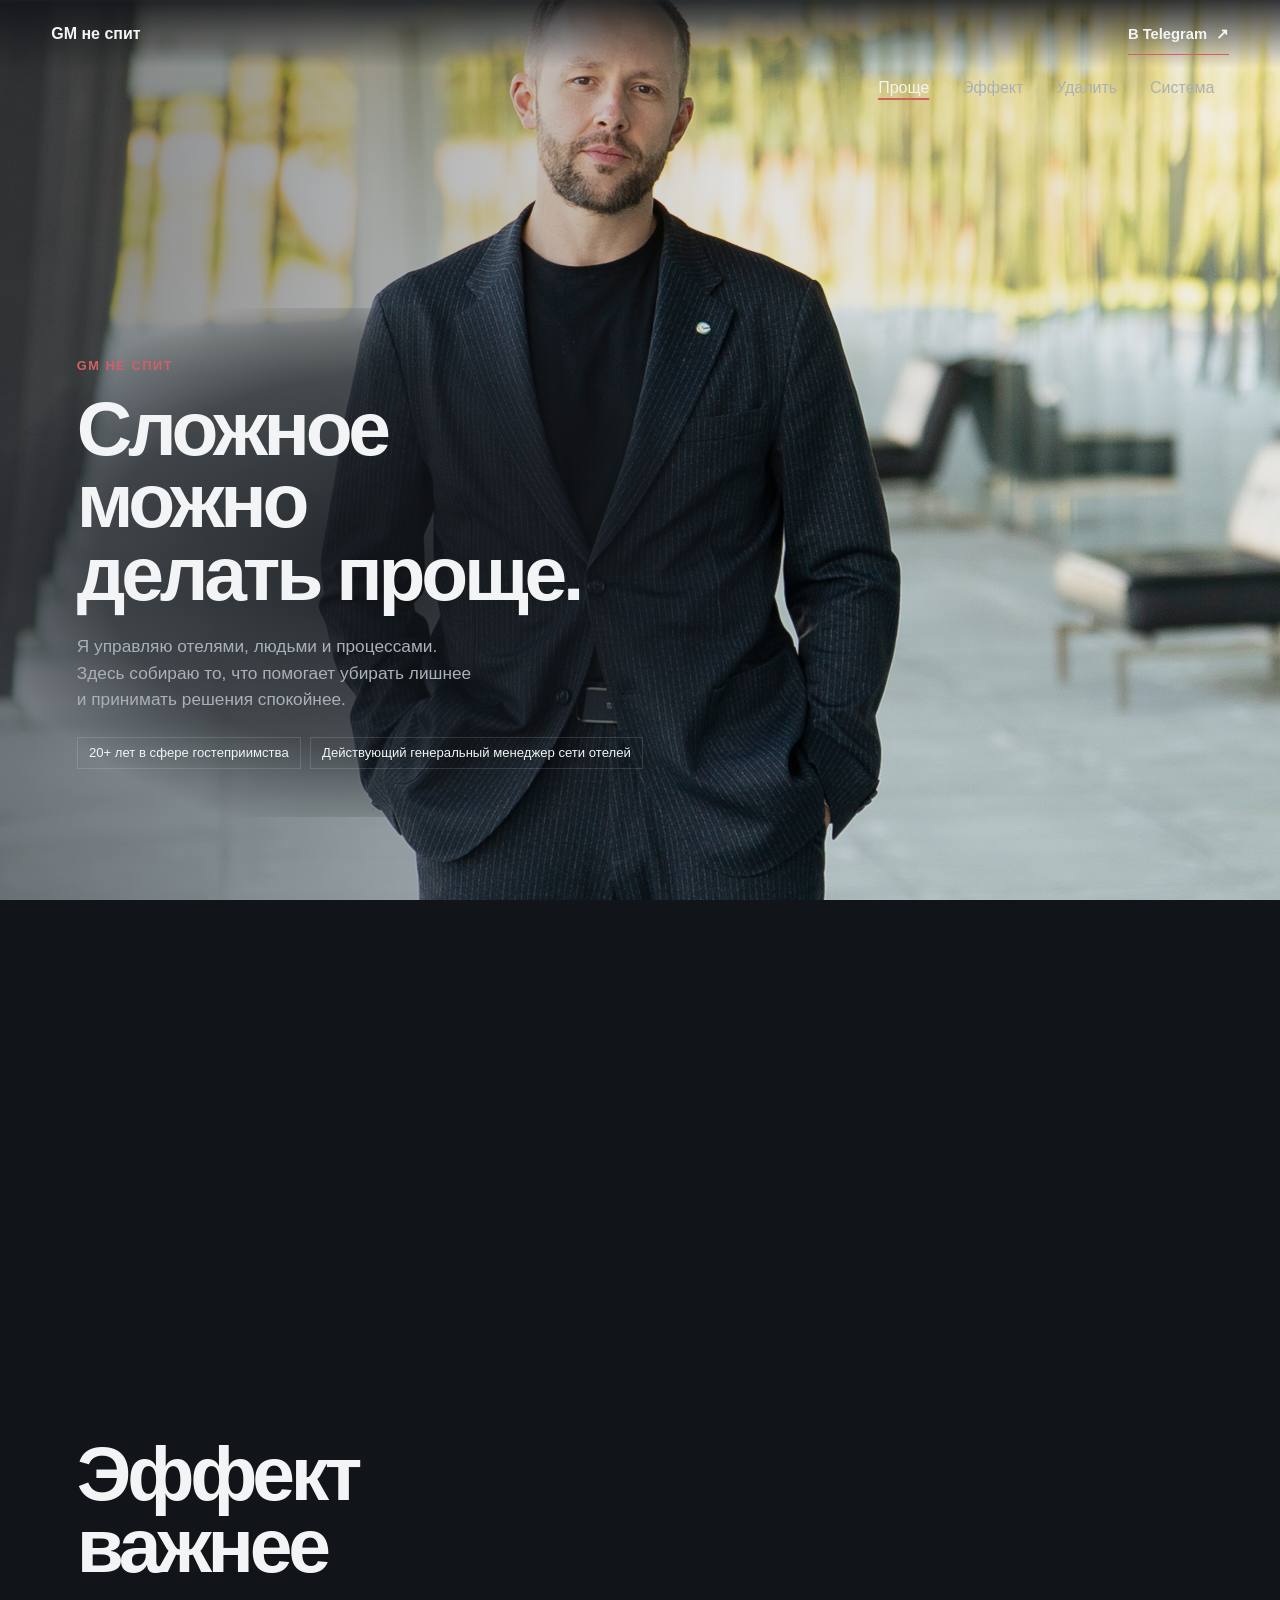
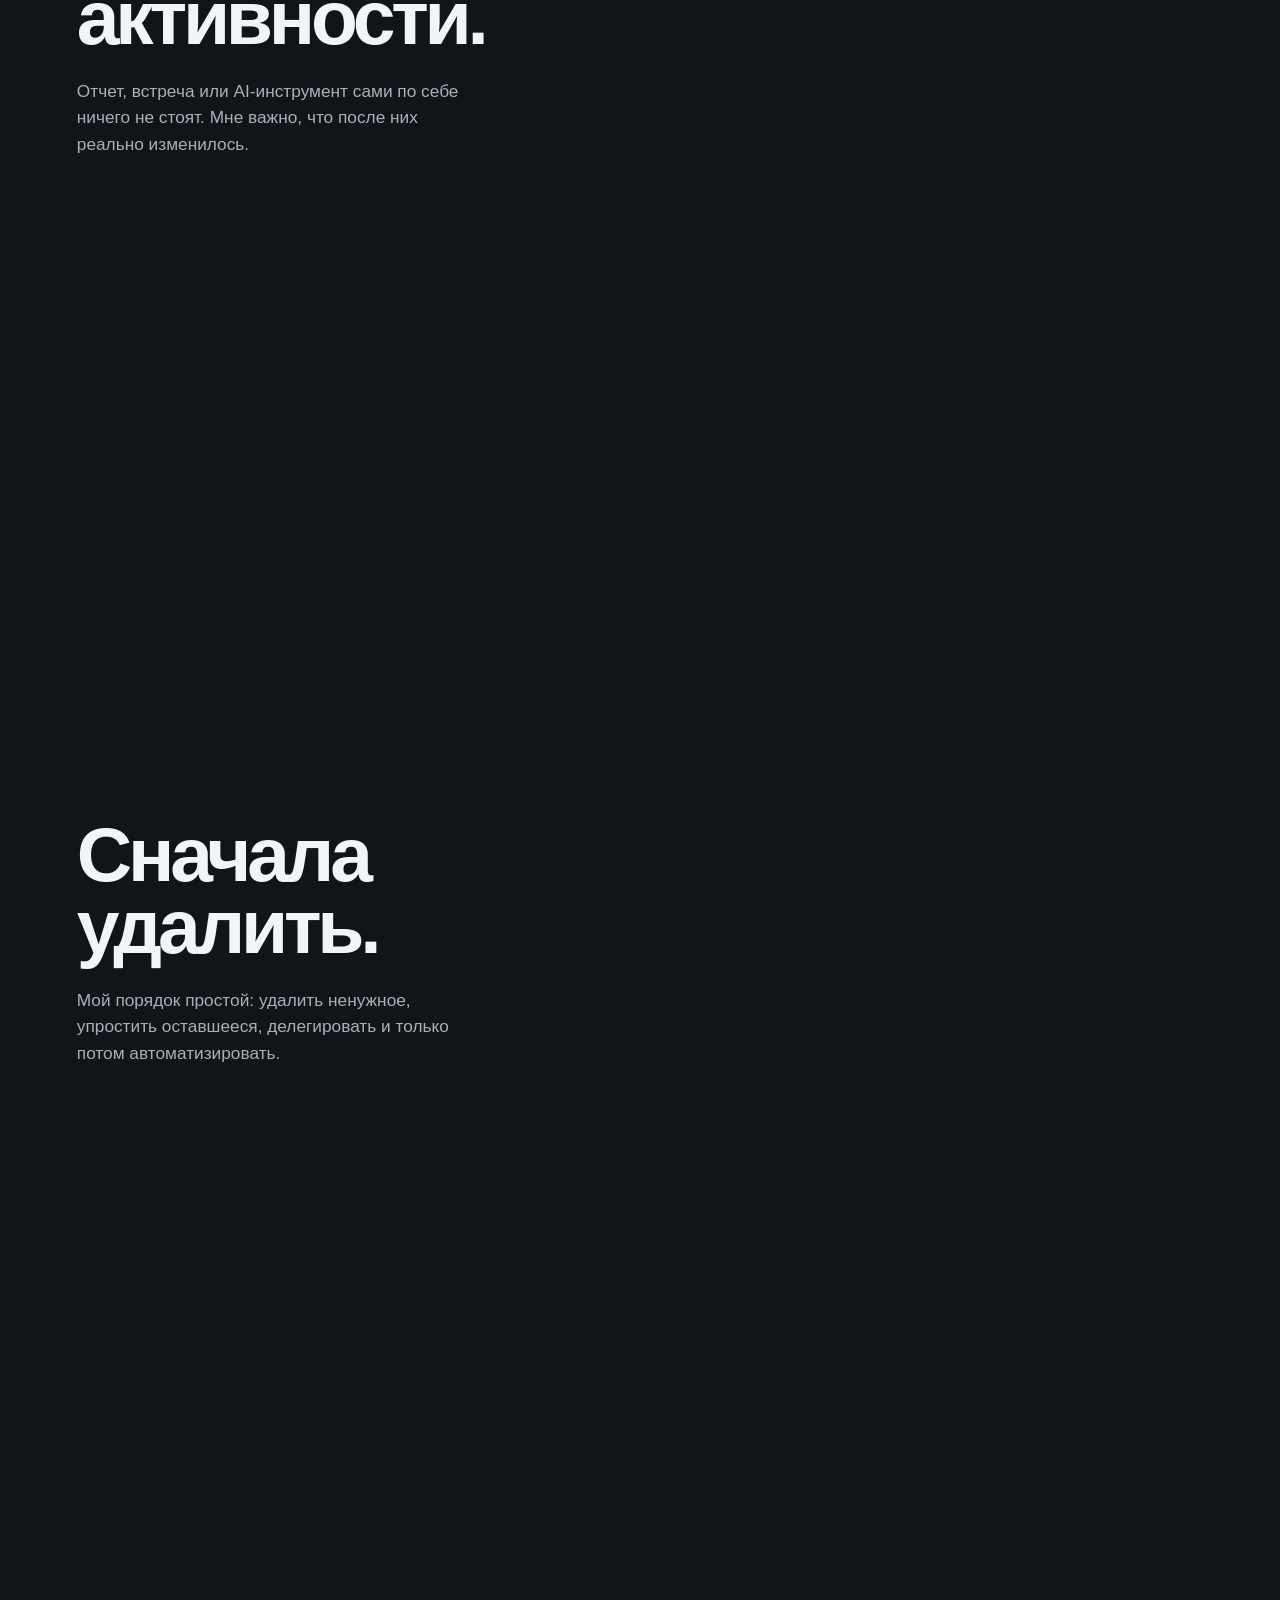
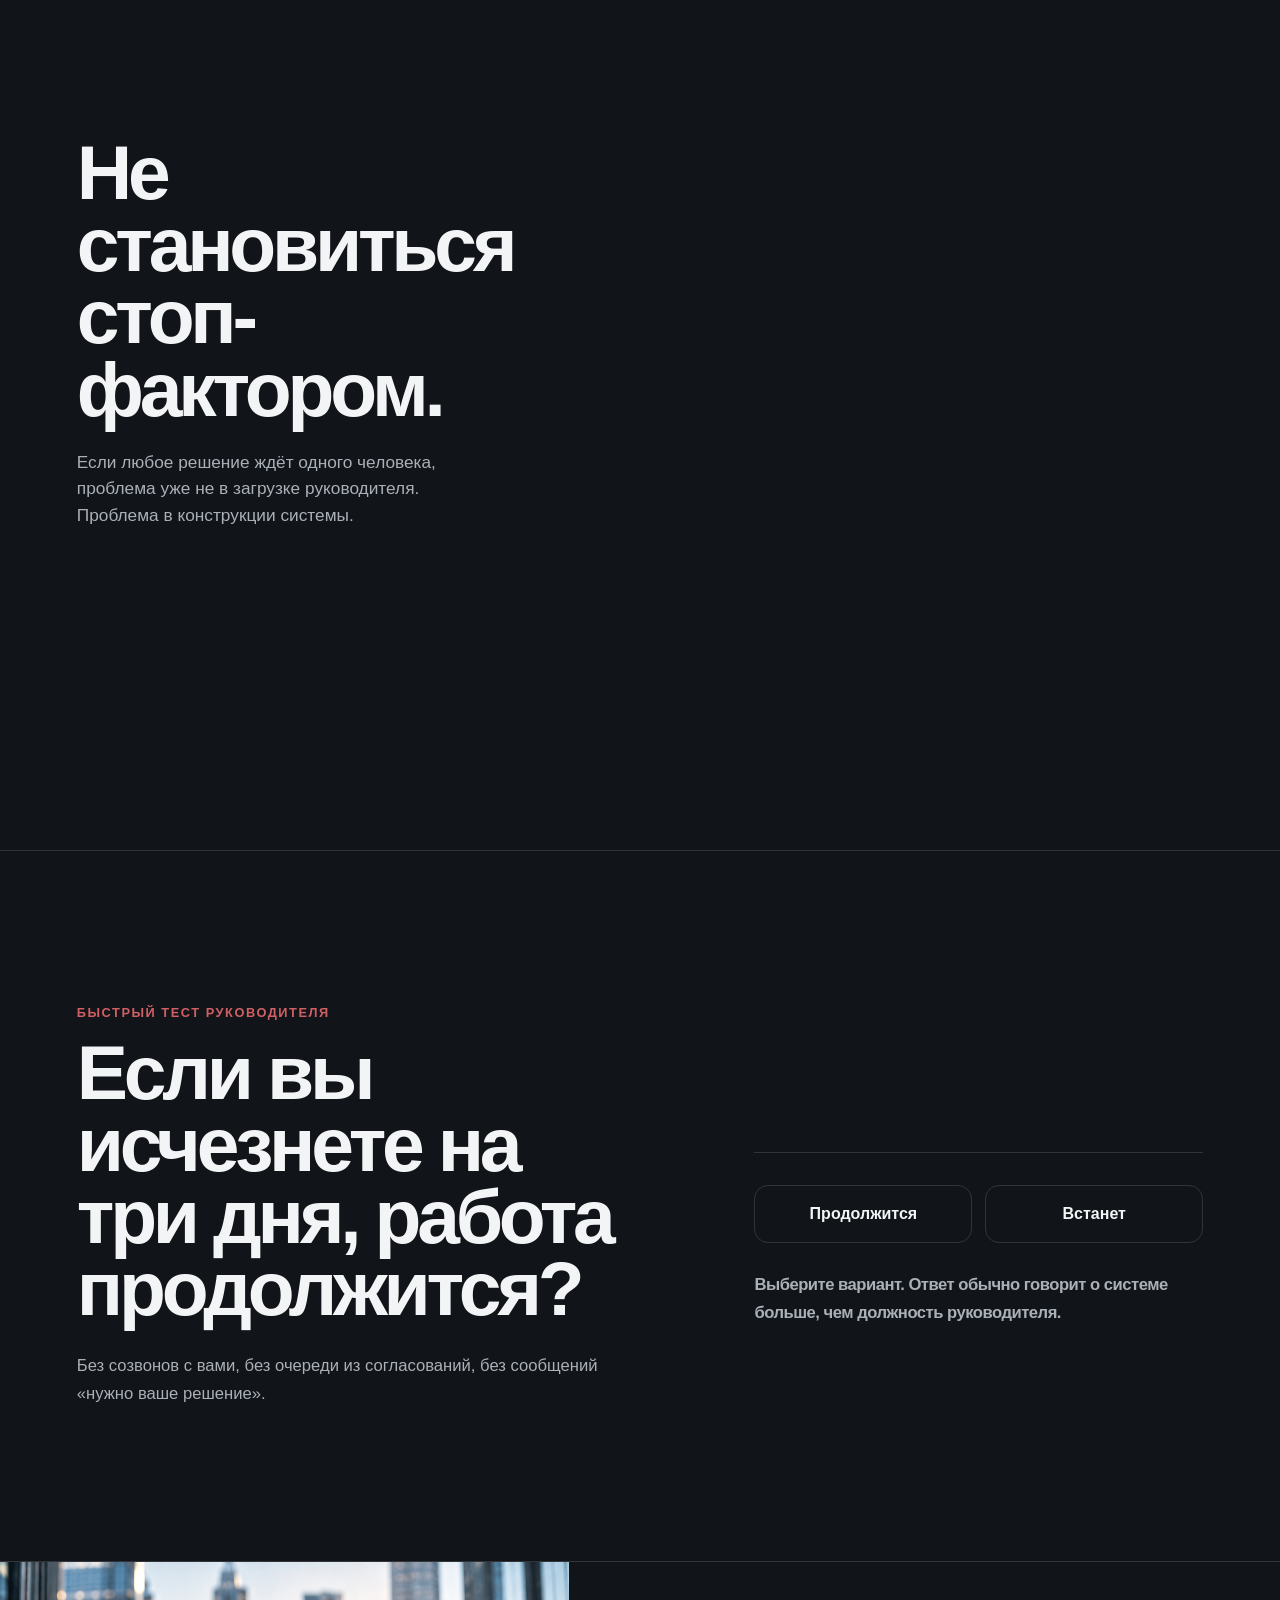
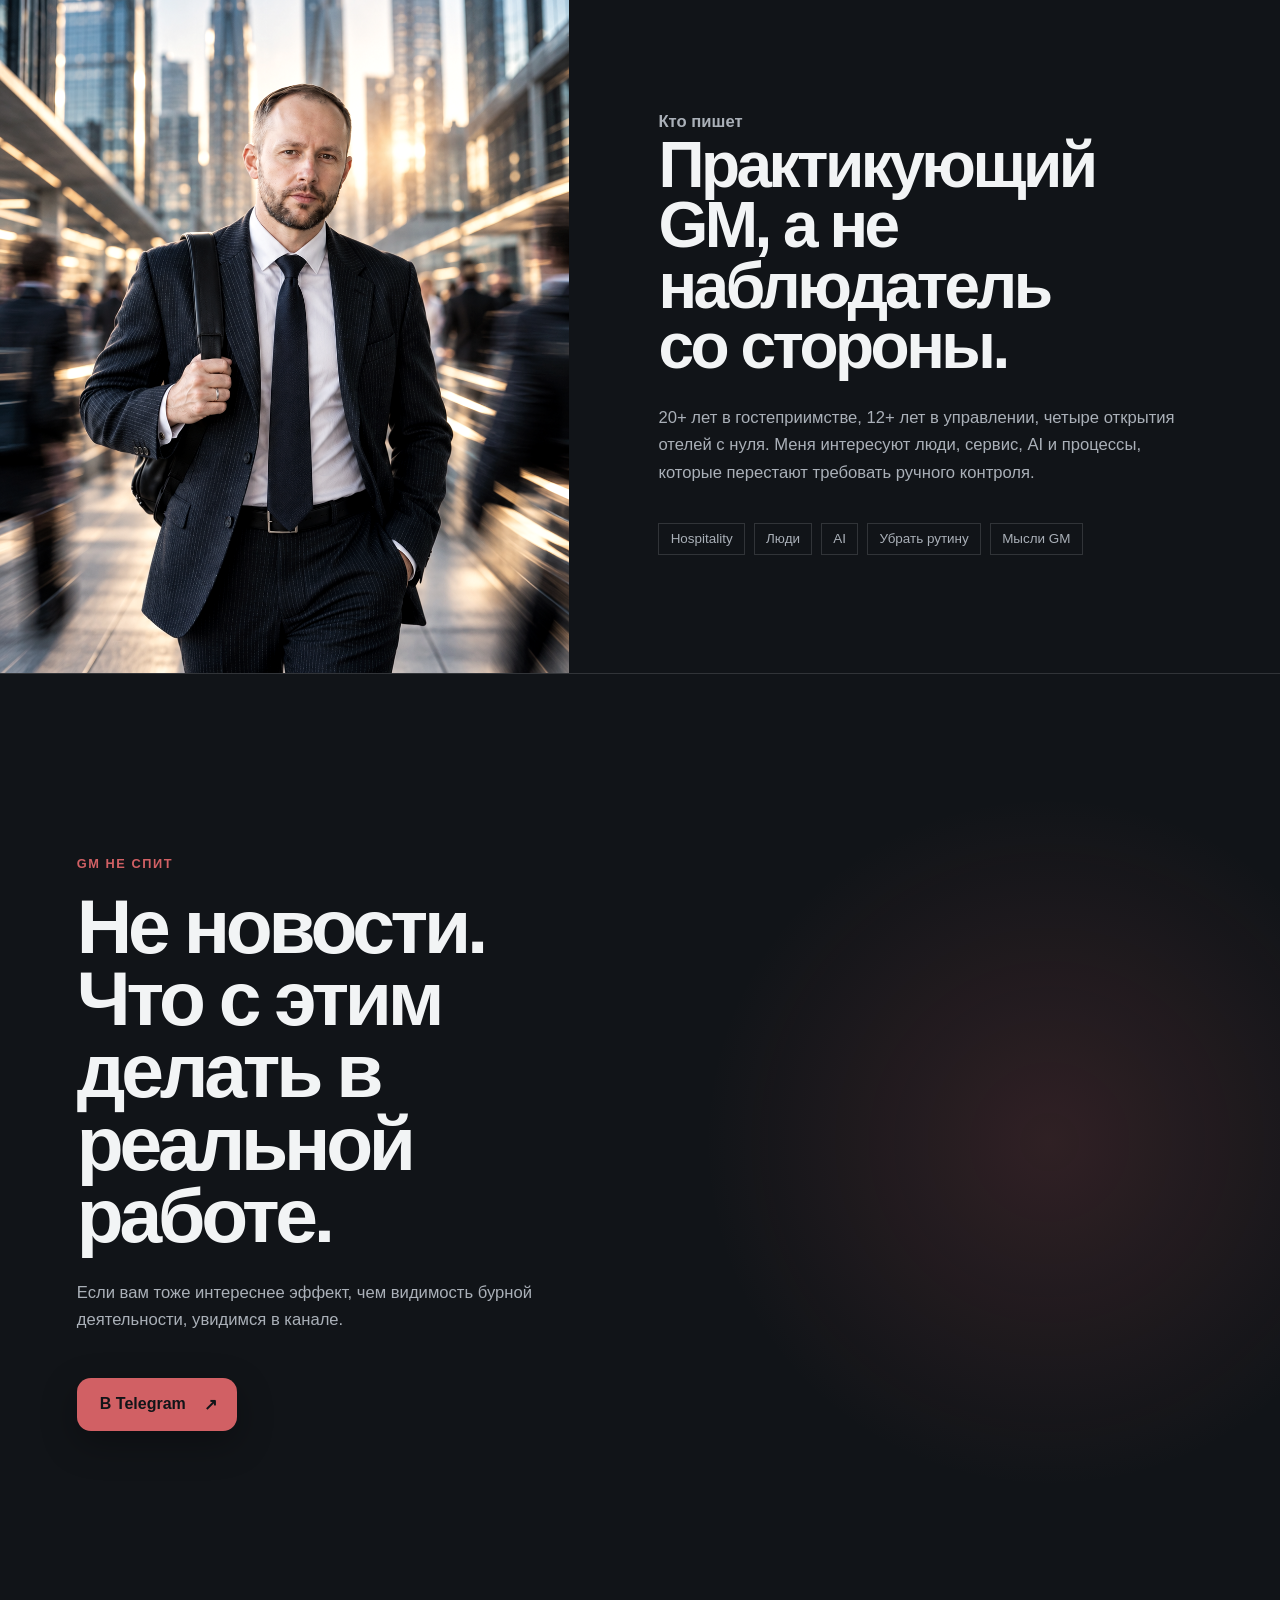
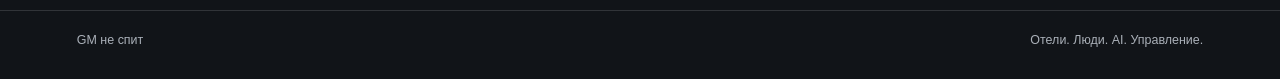
==== commit 0be65695: "Use new author portrait" ====
--- a/public/index.html
+++ b/public/index.html
@@ -42,7 +42,7 @@
       </section>
 
       <section class="about" aria-labelledby="about-title">
-        <div class="about-photo"><img src="assets/gm-portrait.jpg" alt="Автор канала GM не спит" /></div>
+        <div class="about-photo"><img src="assets/gm-portrait-city.png" alt="Автор канала GM не спит" /></div>
         <div class="about-copy"><p class="note">Кто пишет</p><h2 id="about-title">Практикующий GM, а не наблюдатель со стороны.</h2><p>20+ лет в гостеприимстве, 12+ лет в управлении, четыре открытия отелей с нуля. Меня интересуют люди, сервис, AI и процессы, которые перестают требовать ручного контроля.</p><div class="facts"><span>Hospitality</span><span>Люди</span><span>AI</span><span>Убрать рутину</span><span>Мысли GM</span></div></div>
       </section>
 
--- a/public/styles.css
+++ b/public/styles.css
@@ -1 +1 @@
-:root{--bg:#111418;--soft:#171b20;--ink:#f2f4f5;--muted:#aab0b8;--line:#f2f4f524;--accent:#d16064}*{box-sizing:border-box}html{scroll-behavior:smooth;background:var(--bg)}body{margin:0;background:var(--bg);color:var(--ink);font-family:Helvetica Neue,Helvetica,Arial,sans-serif}.gm-site{overflow:hidden}.gm-nav{position:fixed;inset:0 0 auto;z-index:20;height:68px;padding:0 clamp(20px,4vw,64px);display:flex;align-items:center;justify-content:space-between;background:linear-gradient(#111418db,transparent);pointer-events:none}.gm-nav a{pointer-events:auto;color:var(--ink);text-decoration:none;font-weight:700}.gm-nav-cta{display:flex;gap:.55rem;align-items:center;padding:.72rem 0;border-bottom:1px solid var(--accent);font-size:.92rem}.story{position:relative;background:var(--bg)}.stage{position:sticky;top:0;height:100dvh;overflow:hidden}.scene,.scene:after,.scene img,.scene video{position:absolute;inset:0;width:100%;height:100%}.scene{opacity:0;transition:opacity .45s ease}.scene.active{opacity:1}.scene:after{content:"";background:linear-gradient(90deg,#1114188c 0%,#11141820 58%,#1114180d 100%)}.scene img,.scene video{object-fit:cover;object-position:center}.scene video{opacity:0;transition:opacity .3s}.scene.video-ready video{opacity:1}.progress{position:absolute;z-index:2;inset:0 0 auto;height:2px;background:#f2f4f524}.progress span{display:block;height:100%;width:100%;background:var(--accent);transform-origin:left;transform:scaleX(0)}.chapters{position:absolute;z-index:3;top:69px;right:clamp(16px,4vw,64px);display:flex;gap:4px}.chapters button{border:0;background:transparent;color:var(--muted);padding:.65rem .9rem;font:inherit;cursor:pointer}.chapters button.active{color:var(--ink);text-decoration:underline;text-decoration-color:var(--accent);text-decoration-thickness:.15em;text-underline-offset:.3em}.story-copy{position:relative;z-index:4;margin-top:-100dvh;pointer-events:none}.story-copy article{min-height:105dvh;display:flex;align-items:center;padding:9rem clamp(20px,6vw,96px)}.story-copy article:first-child{min-height:125dvh}.story-copy article:last-child{min-height:115dvh}.story-copy article>div{width:min(640px,48vw);position:relative}.story-copy article>div:before{content:"";position:absolute;z-index:-1;inset:-48px -80px;background:radial-gradient(ellipse, #111418df 0%,#11141891 52%,transparent 76%)}h1,h2{margin:0;color:var(--ink);letter-spacing:-.055em;font-size:clamp(44px,6vw,108px);font-weight:760;line-height:.94;text-wrap:balance}.story-copy h1,.story-copy h2{max-width:12ch}.story-copy p{max-width:42ch;margin:24px 0 0;color:var(--muted);font-size:clamp(16px,1.35vw,19px);line-height:1.55}.kicker,.overline{margin:0 0 16px!important;color:var(--accent)!important;text-transform:uppercase;letter-spacing:.12em;font-size:.8rem!important;font-weight:700}.story-copy ul{display:flex;flex-wrap:wrap;gap:9px;margin:24px 0 0;padding:0;list-style:none}.story-copy li,.facts span{padding:.45rem .7rem;border:1px solid var(--line);font-size:.82rem}.test,.about,.final,footer{position:relative;z-index:5;background:var(--bg);border-top:1px solid var(--line)}.test{display:grid;grid-template-columns:minmax(0,1fr) minmax(320px,.78fr);gap:clamp(40px,8vw,128px);padding:clamp(96px,12vw,176px) clamp(20px,6vw,96px)}.test>div>p:last-child,.about-copy>p,.final>p{max-width:58ch;margin:28px 0 0;color:var(--muted);font-size:clamp(16px,1.3vw,19px);line-height:1.65}.test-panel{align-self:end;border-top:1px solid var(--line);padding-top:32px}.choices{display:grid;grid-template-columns:1fr 1fr;gap:13px}.choices button{min-height:58px;border:1px solid var(--line);border-radius:14px;background:transparent;color:var(--ink);font:inherit;font-weight:680;cursor:pointer}.choices button.active{border-color:var(--accent);background:#d160642e}.answer{min-height:136px;margin:32px 0 0;font-size:clamp(23px,2.6vw,37px);font-weight:650;line-height:1.18;letter-spacing:-.03em}.about{display:grid;grid-template-columns:minmax(300px,.8fr) minmax(0,1fr);min-height:78dvh}.about-photo{min-height:640px;background:linear-gradient(145deg,#262d34,#101316);display:grid;place-items:center;overflow:hidden}.portrait-placeholder{width:72%;aspect-ratio:3/4;border:1px solid #f2f4f514;display:grid;place-items:center;color:#d1606480;font-size:clamp(70px,14vw,190px);font-weight:800;letter-spacing:-.1em}.about-photo img{width:100%;height:100%;min-height:640px;object-fit:cover;object-position:50% 30%;filter:saturate(.84) contrast(1.04)}.about-copy{display:flex;flex-direction:column;justify-content:center;padding:clamp(64px,8vw,128px) clamp(20px,7vw,112px)}.about h2{max-width:10ch;font-size:clamp(40px,5vw,90px)}.note{margin:0;color:var(--muted);font-size:.9rem;font-weight:650}.facts{display:flex;flex-wrap:wrap;gap:9px;margin-top:37px}.facts span{color:var(--muted);font-size:.84rem}.final{min-height:78dvh;display:flex;flex-direction:column;justify-content:center;align-items:flex-start;padding:clamp(112px,14vw,208px) clamp(20px,6vw,96px);background:radial-gradient(circle at 82% 50%,#d1606429,transparent 30%),var(--bg)}.final h2{max-width:12ch}.final a{display:inline-flex;gap:18px;align-items:center;margin-top:44px;padding:17px 20px 17px 23px;border-radius:14px;background:var(--accent);color:var(--bg);font-weight:760;text-decoration:none;box-shadow:0 12px 36px #0000004d}footer{display:flex;justify-content:space-between;gap:16px;padding:22px clamp(20px,6vw,96px) 32px;color:var(--muted);font-size:.78rem}@media(max-width:860px){.gm-nav{height:60px}.chapters{top:60px;left:12px;right:12px;overflow:auto}.chapters button{flex:none}.story-copy article,.story-copy article:first-child,.story-copy article:last-child{min-height:100dvh;padding:104px 20px 64px;align-items:end}.story-copy article>div{width:min(100%,576px)}.story-copy article>div:before{inset:-48px -32px;background:linear-gradient(to top,#111418 0%,#111418d1 58%,transparent)}.story-copy h1,.story-copy h2{font-size:clamp(37px,11vw,72px)}.test,.about{grid-template-columns:1fr}.test{gap:64px}.about-photo,.about-photo img{min-height:66dvh}.about-photo img{object-position:50% 28%}.about h2,.test h2,.final h2{font-size:clamp(40px,12vw,77px)}footer{flex-direction:column}}@media(prefers-reduced-motion:reduce){*{scroll-behavior:auto!important;transition:none!important}}
+:root{--bg:#111418;--soft:#171b20;--ink:#f2f4f5;--muted:#aab0b8;--line:#f2f4f524;--accent:#d16064}*{box-sizing:border-box}html{scroll-behavior:smooth;background:var(--bg)}body{margin:0;background:var(--bg);color:var(--ink);font-family:Helvetica Neue,Helvetica,Arial,sans-serif}.gm-site{overflow:hidden}.gm-nav{position:fixed;inset:0 0 auto;z-index:20;height:68px;padding:0 clamp(20px,4vw,64px);display:flex;align-items:center;justify-content:space-between;background:linear-gradient(#111418db,transparent);pointer-events:none}.gm-nav a{pointer-events:auto;color:var(--ink);text-decoration:none;font-weight:700}.gm-nav-cta{display:flex;gap:.55rem;align-items:center;padding:.72rem 0;border-bottom:1px solid var(--accent);font-size:.92rem}.story{position:relative;background:var(--bg)}.stage{position:sticky;top:0;height:100dvh;overflow:hidden}.scene,.scene:after,.scene img,.scene video{position:absolute;inset:0;width:100%;height:100%}.scene{opacity:0;transition:opacity .45s ease}.scene.active{opacity:1}.scene:after{content:"";background:linear-gradient(90deg,#1114188c 0%,#11141820 58%,#1114180d 100%)}.scene img,.scene video{object-fit:cover;object-position:center}.scene video{opacity:0;transition:opacity .3s}.scene--1 img{object-position:50% 22%}.scene.video-ready video{opacity:1}.progress{position:absolute;z-index:2;inset:0 0 auto;height:2px;background:#f2f4f524}.progress span{display:block;height:100%;width:100%;background:var(--accent);transform-origin:left;transform:scaleX(0)}.chapters{position:absolute;z-index:3;top:69px;right:clamp(16px,4vw,64px);display:flex;gap:4px}.chapters button{border:0;background:transparent;color:var(--muted);padding:.65rem .9rem;font:inherit;cursor:pointer}.chapters button.active{color:var(--ink);text-decoration:underline;text-decoration-color:var(--accent);text-decoration-thickness:.15em;text-underline-offset:.3em}.story-copy{position:relative;z-index:4;margin-top:-100dvh;pointer-events:none}.story-copy article{min-height:105dvh;display:flex;align-items:center;padding:9rem clamp(20px,6vw,96px)}.story-copy article:first-child{min-height:125dvh}.story-copy article:last-child{min-height:115dvh}.story-copy article>div{width:min(640px,48vw);position:relative}.story-copy article>div:before{content:"";position:absolute;z-index:-1;inset:-48px -80px;background:radial-gradient(ellipse, #111418df 0%,#11141891 52%,transparent 76%)}h1,h2{margin:0;color:var(--ink);letter-spacing:-.055em;font-size:clamp(44px,6vw,108px);font-weight:760;line-height:.94;text-wrap:balance}.story-copy h1,.story-copy h2{max-width:12ch}.story-copy p{max-width:42ch;margin:24px 0 0;color:var(--muted);font-size:clamp(16px,1.35vw,19px);line-height:1.55}.kicker,.overline{margin:0 0 16px!important;color:var(--accent)!important;text-transform:uppercase;letter-spacing:.12em;font-size:.8rem!important;font-weight:700}.story-copy ul{display:flex;flex-wrap:wrap;gap:9px;margin:24px 0 0;padding:0;list-style:none}.story-copy li,.facts span{padding:.45rem .7rem;border:1px solid var(--line);font-size:.82rem}.test,.about,.final,footer{position:relative;z-index:5;background:var(--bg);border-top:1px solid var(--line)}.test{display:grid;grid-template-columns:minmax(0,1fr) minmax(320px,.78fr);gap:clamp(40px,8vw,128px);padding:clamp(96px,12vw,176px) clamp(20px,6vw,96px)}.test>div>p:last-child,.about-copy>p,.final>p{max-width:58ch;margin:28px 0 0;color:var(--muted);font-size:clamp(16px,1.3vw,19px);line-height:1.65}.test-panel{align-self:end;border-top:1px solid var(--line);padding-top:32px}.choices{display:grid;grid-template-columns:1fr 1fr;gap:13px}.choices button{min-height:58px;border:1px solid var(--line);border-radius:14px;background:transparent;color:var(--ink);font:inherit;font-weight:680;cursor:pointer}.choices button.active{border-color:var(--accent);background:#d160642e}.answer{min-height:136px;margin:32px 0 0;font-size:clamp(23px,2.6vw,37px);font-weight:650;line-height:1.18;letter-spacing:-.03em}.about{display:grid;grid-template-columns:minmax(300px,.8fr) minmax(0,1fr);min-height:78dvh}.about-photo{min-height:640px;background:linear-gradient(145deg,#262d34,#101316);display:grid;place-items:center;overflow:hidden}.portrait-placeholder{width:72%;aspect-ratio:3/4;border:1px solid #f2f4f514;display:grid;place-items:center;color:#d1606480;font-size:clamp(70px,14vw,190px);font-weight:800;letter-spacing:-.1em}.about-photo img{width:100%;height:100%;min-height:640px;object-fit:cover;object-position:50% 30%;filter:saturate(.84) contrast(1.04)}.about-copy{display:flex;flex-direction:column;justify-content:center;padding:clamp(64px,8vw,128px) clamp(20px,7vw,112px)}.about h2{max-width:10ch;font-size:clamp(40px,5vw,90px)}.note{margin:0;color:var(--muted);font-size:.9rem;font-weight:650}.facts{display:flex;flex-wrap:wrap;gap:9px;margin-top:37px}.facts span{color:var(--muted);font-size:.84rem}.final{min-height:78dvh;display:flex;flex-direction:column;justify-content:center;align-items:flex-start;padding:clamp(112px,14vw,208px) clamp(20px,6vw,96px);background:radial-gradient(circle at 82% 50%,#d1606429,transparent 30%),var(--bg)}.final h2{max-width:12ch}.final a{display:inline-flex;gap:18px;align-items:center;margin-top:44px;padding:17px 20px 17px 23px;border-radius:14px;background:var(--accent);color:var(--bg);font-weight:760;text-decoration:none;box-shadow:0 12px 36px #0000004d}footer{display:flex;justify-content:space-between;gap:16px;padding:22px clamp(20px,6vw,96px) 32px;color:var(--muted);font-size:.78rem}@media(max-width:860px){.gm-nav{height:60px}.chapters{top:60px;left:12px;right:12px;overflow:auto}.chapters button{flex:none}.story-copy article,.story-copy article:first-child,.story-copy article:last-child{min-height:100dvh;padding:104px 20px 64px;align-items:end}.story-copy article>div{width:min(100%,576px)}.story-copy article>div:before{inset:-48px -32px;background:linear-gradient(to top,#111418 0%,#111418d1 58%,transparent)}.story-copy h1,.story-copy h2{font-size:clamp(37px,11vw,72px)}.test,.about{grid-template-columns:1fr}.test{gap:64px}.about-photo,.about-photo img{min-height:66dvh}.about-photo img{object-position:50% 28%}.about h2,.test h2,.final h2{font-size:clamp(40px,12vw,77px)}footer{flex-direction:column}}@media(prefers-reduced-motion:reduce){*{scroll-behavior:auto!important;transition:none!important}}
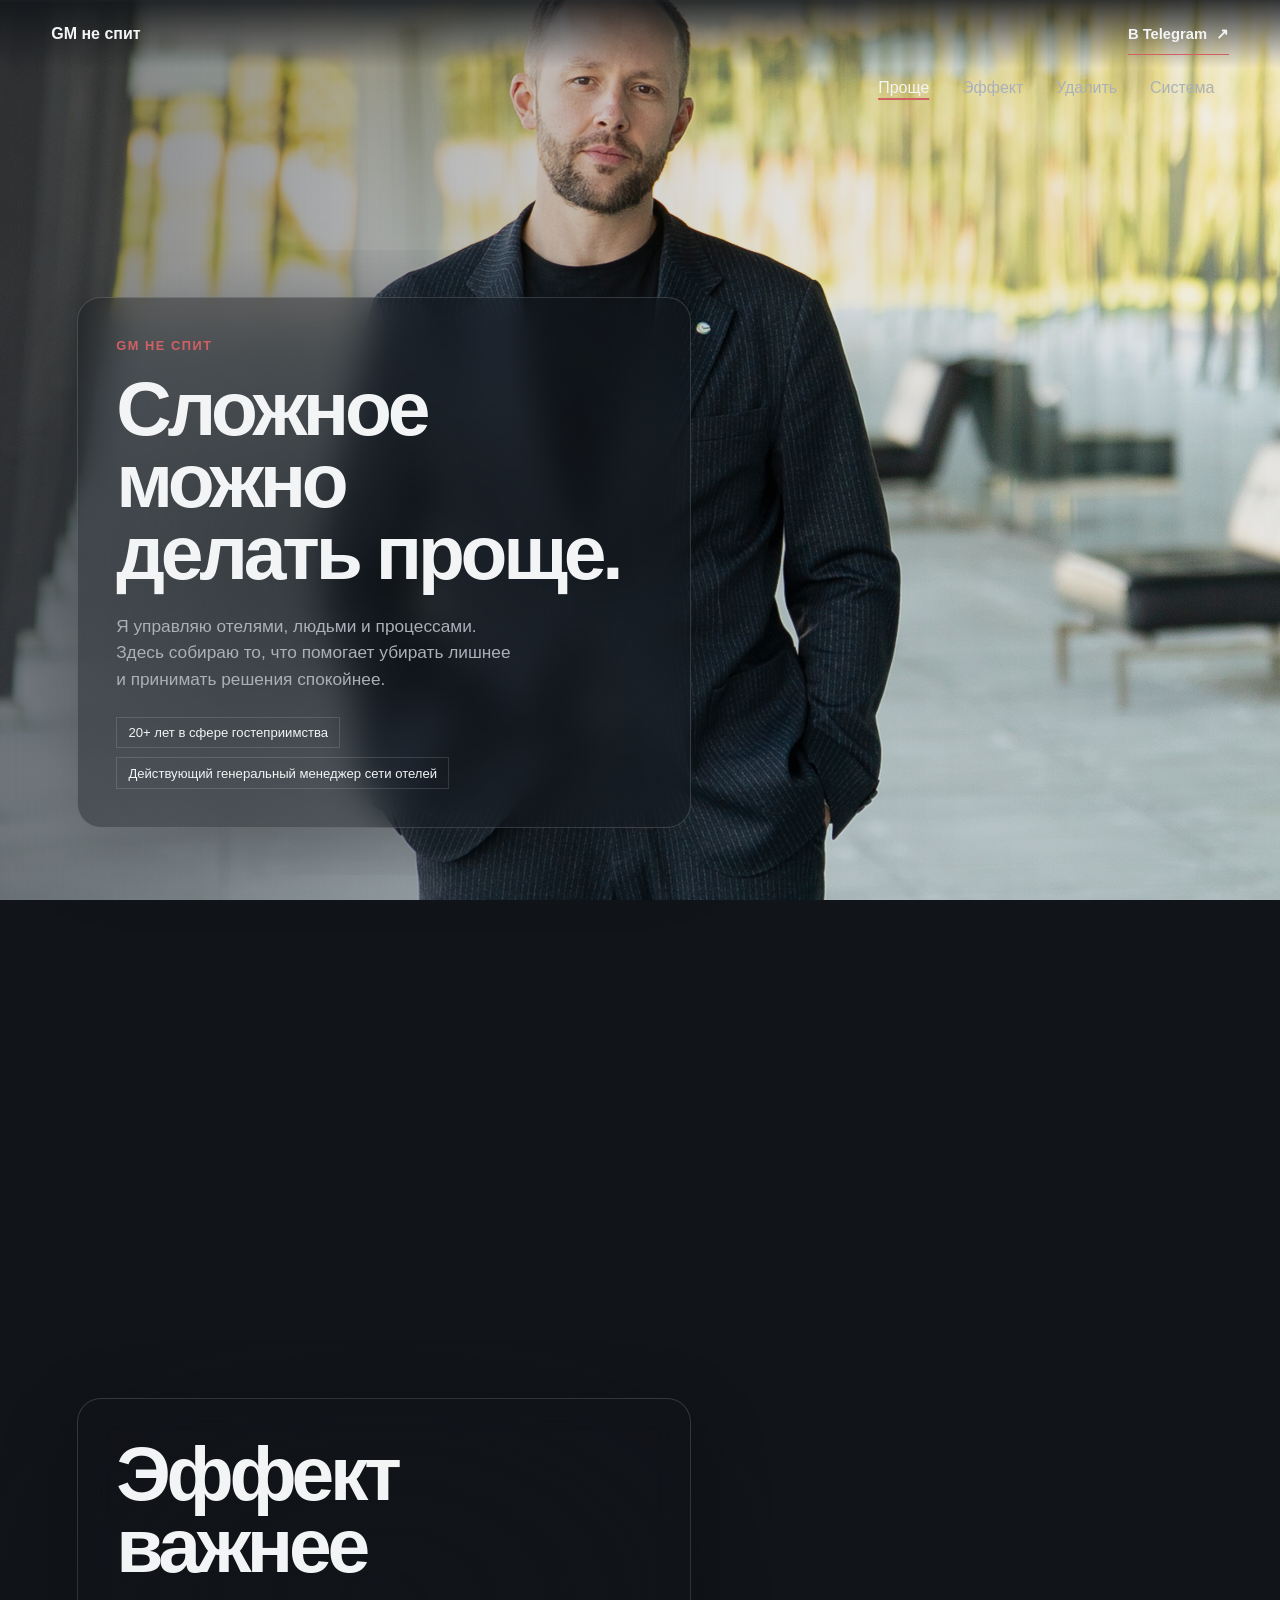
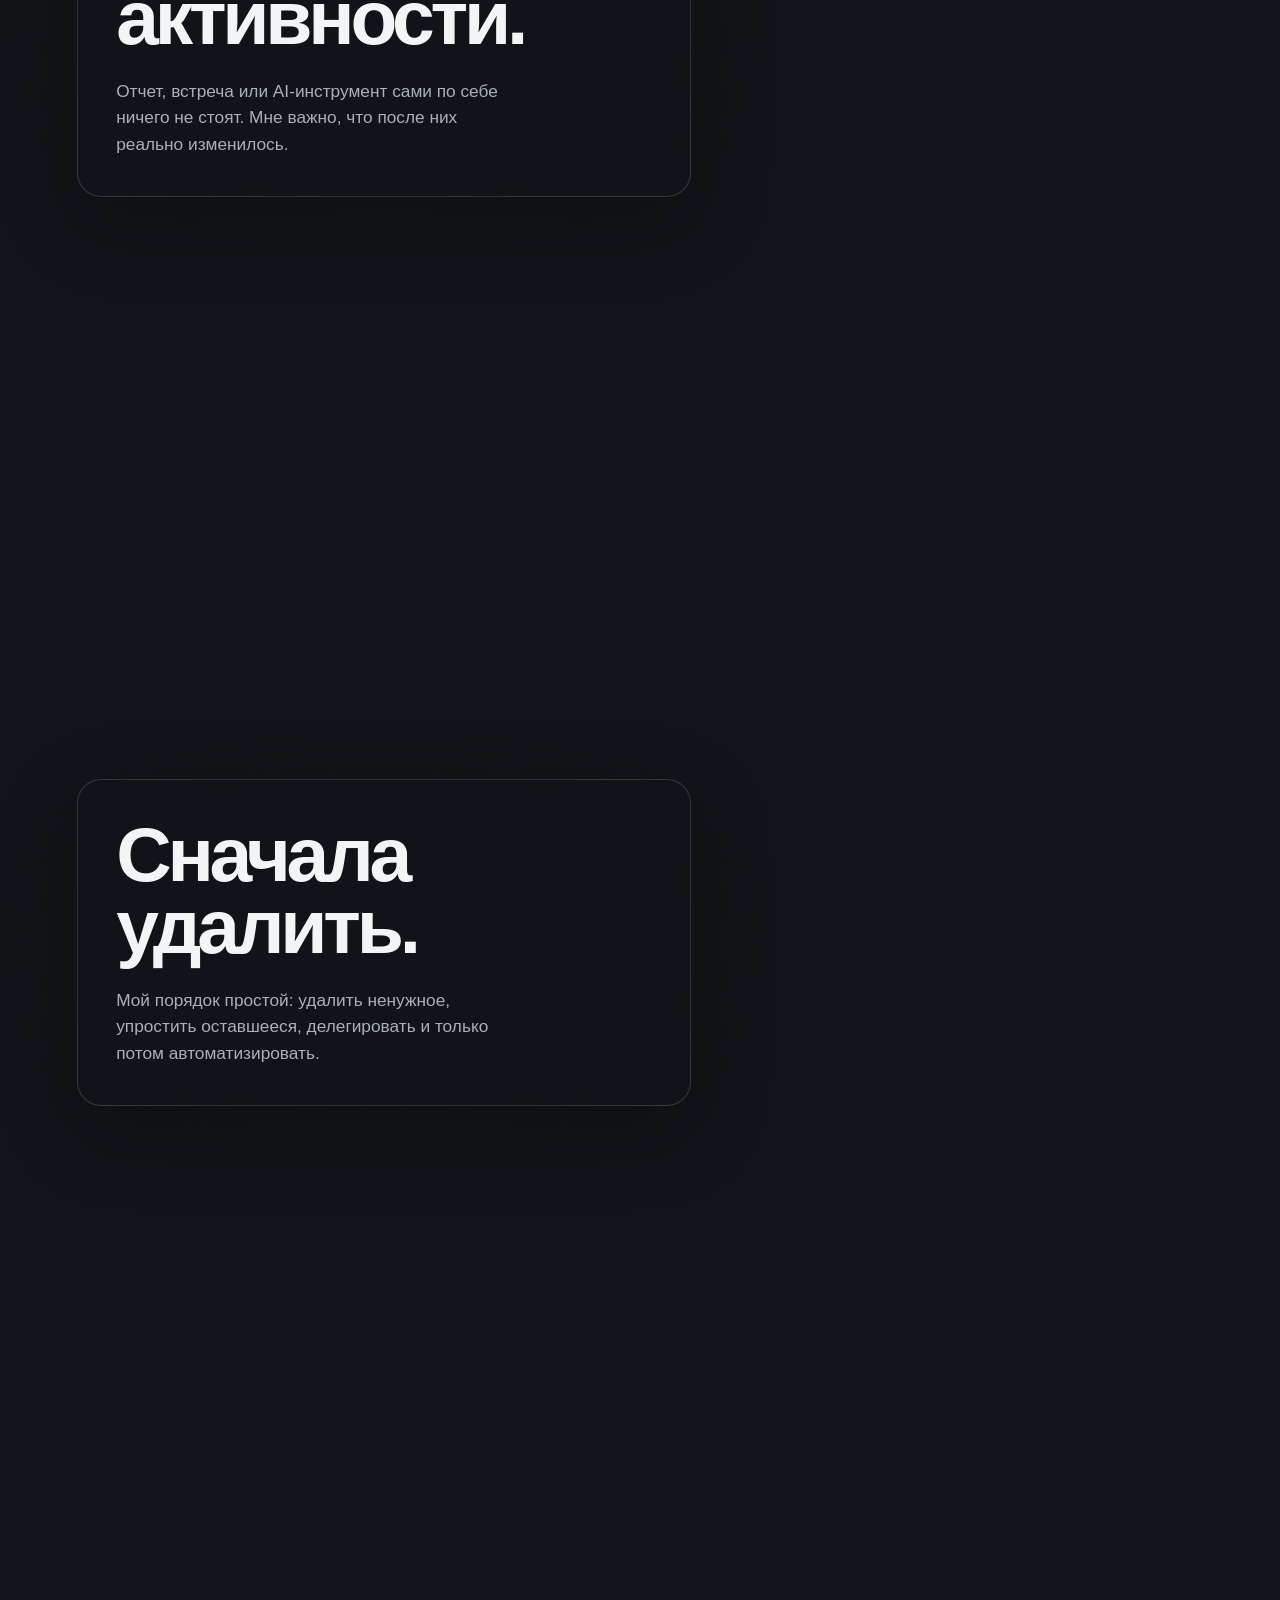
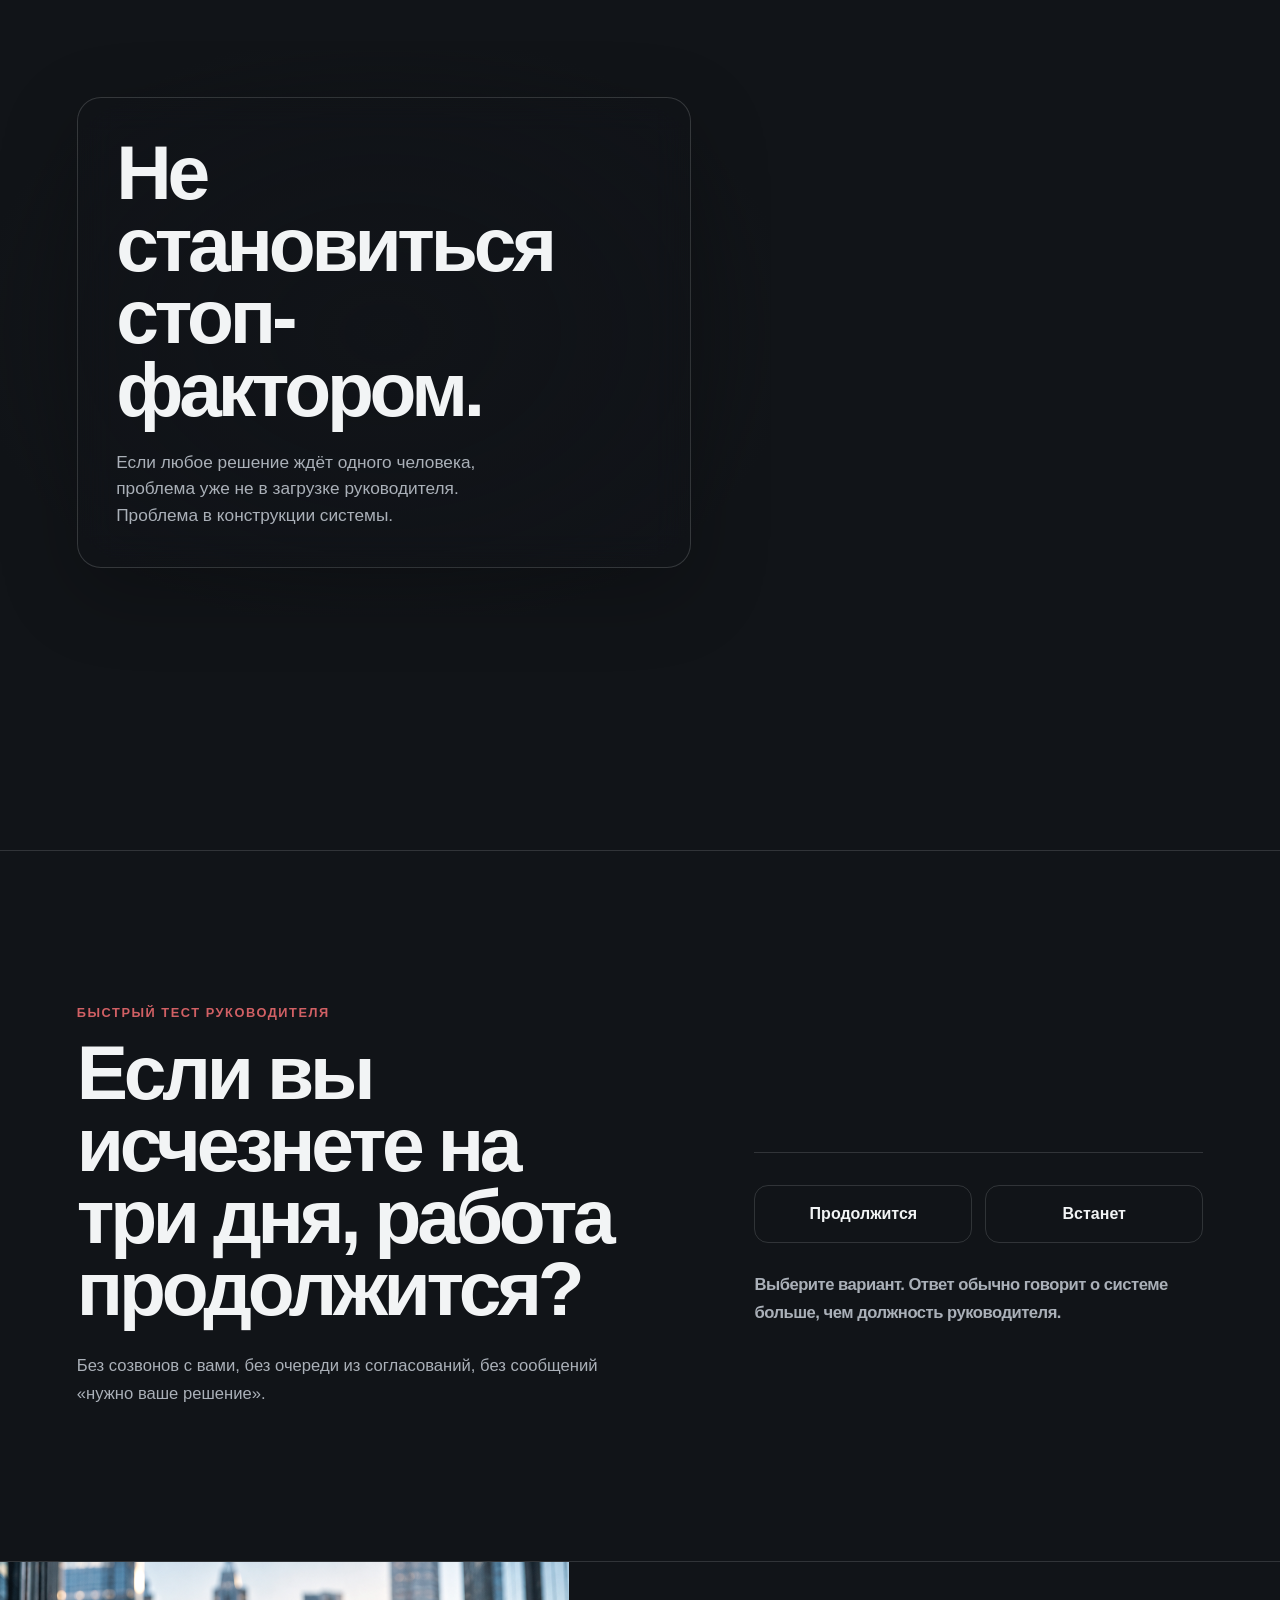
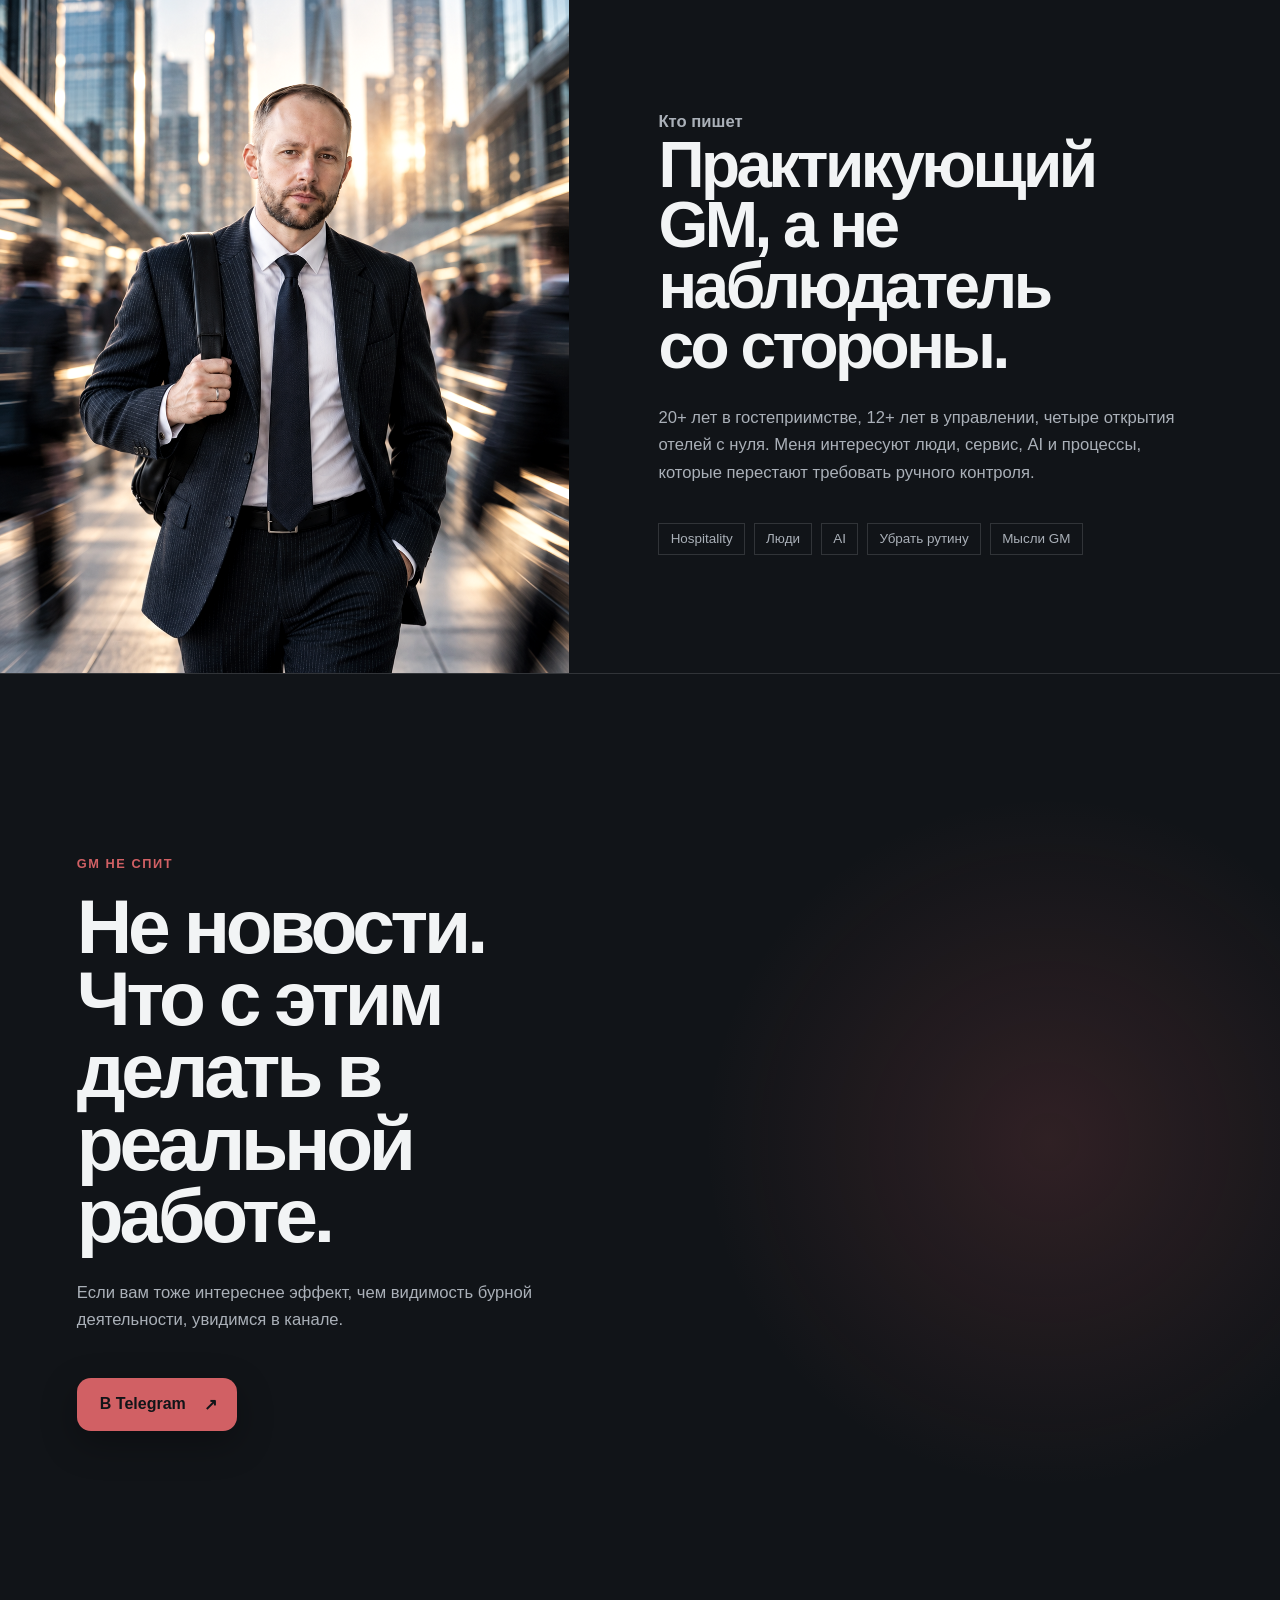
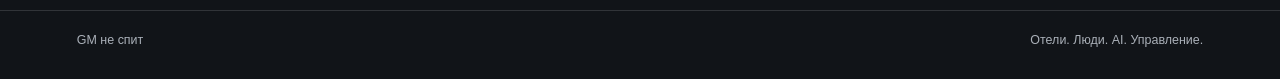
==== commit 3a2d6cc7: "Deploy final scroll animation update" ====
--- a/public/index.html
+++ b/public/index.html
@@ -52,3 +52,4 @@
     <script src="script.js"></script>
   </body>
 </html>
+
--- a/public/styles.css
+++ b/public/styles.css
@@ -1 +1 @@
-:root{--bg:#111418;--soft:#171b20;--ink:#f2f4f5;--muted:#aab0b8;--line:#f2f4f524;--accent:#d16064}*{box-sizing:border-box}html{scroll-behavior:smooth;background:var(--bg)}body{margin:0;background:var(--bg);color:var(--ink);font-family:Helvetica Neue,Helvetica,Arial,sans-serif}.gm-site{overflow:hidden}.gm-nav{position:fixed;inset:0 0 auto;z-index:20;height:68px;padding:0 clamp(20px,4vw,64px);display:flex;align-items:center;justify-content:space-between;background:linear-gradient(#111418db,transparent);pointer-events:none}.gm-nav a{pointer-events:auto;color:var(--ink);text-decoration:none;font-weight:700}.gm-nav-cta{display:flex;gap:.55rem;align-items:center;padding:.72rem 0;border-bottom:1px solid var(--accent);font-size:.92rem}.story{position:relative;background:var(--bg)}.stage{position:sticky;top:0;height:100dvh;overflow:hidden}.scene,.scene:after,.scene img,.scene video{position:absolute;inset:0;width:100%;height:100%}.scene{opacity:0;transition:opacity .45s ease}.scene.active{opacity:1}.scene:after{content:"";background:linear-gradient(90deg,#1114188c 0%,#11141820 58%,#1114180d 100%)}.scene img,.scene video{object-fit:cover;object-position:center}.scene video{opacity:0;transition:opacity .3s}.scene--1 img{object-position:50% 22%}.scene.video-ready video{opacity:1}.progress{position:absolute;z-index:2;inset:0 0 auto;height:2px;background:#f2f4f524}.progress span{display:block;height:100%;width:100%;background:var(--accent);transform-origin:left;transform:scaleX(0)}.chapters{position:absolute;z-index:3;top:69px;right:clamp(16px,4vw,64px);display:flex;gap:4px}.chapters button{border:0;background:transparent;color:var(--muted);padding:.65rem .9rem;font:inherit;cursor:pointer}.chapters button.active{color:var(--ink);text-decoration:underline;text-decoration-color:var(--accent);text-decoration-thickness:.15em;text-underline-offset:.3em}.story-copy{position:relative;z-index:4;margin-top:-100dvh;pointer-events:none}.story-copy article{min-height:105dvh;display:flex;align-items:center;padding:9rem clamp(20px,6vw,96px)}.story-copy article:first-child{min-height:125dvh}.story-copy article:last-child{min-height:115dvh}.story-copy article>div{width:min(640px,48vw);position:relative}.story-copy article>div:before{content:"";position:absolute;z-index:-1;inset:-48px -80px;background:radial-gradient(ellipse, #111418df 0%,#11141891 52%,transparent 76%)}h1,h2{margin:0;color:var(--ink);letter-spacing:-.055em;font-size:clamp(44px,6vw,108px);font-weight:760;line-height:.94;text-wrap:balance}.story-copy h1,.story-copy h2{max-width:12ch}.story-copy p{max-width:42ch;margin:24px 0 0;color:var(--muted);font-size:clamp(16px,1.35vw,19px);line-height:1.55}.kicker,.overline{margin:0 0 16px!important;color:var(--accent)!important;text-transform:uppercase;letter-spacing:.12em;font-size:.8rem!important;font-weight:700}.story-copy ul{display:flex;flex-wrap:wrap;gap:9px;margin:24px 0 0;padding:0;list-style:none}.story-copy li,.facts span{padding:.45rem .7rem;border:1px solid var(--line);font-size:.82rem}.test,.about,.final,footer{position:relative;z-index:5;background:var(--bg);border-top:1px solid var(--line)}.test{display:grid;grid-template-columns:minmax(0,1fr) minmax(320px,.78fr);gap:clamp(40px,8vw,128px);padding:clamp(96px,12vw,176px) clamp(20px,6vw,96px)}.test>div>p:last-child,.about-copy>p,.final>p{max-width:58ch;margin:28px 0 0;color:var(--muted);font-size:clamp(16px,1.3vw,19px);line-height:1.65}.test-panel{align-self:end;border-top:1px solid var(--line);padding-top:32px}.choices{display:grid;grid-template-columns:1fr 1fr;gap:13px}.choices button{min-height:58px;border:1px solid var(--line);border-radius:14px;background:transparent;color:var(--ink);font:inherit;font-weight:680;cursor:pointer}.choices button.active{border-color:var(--accent);background:#d160642e}.answer{min-height:136px;margin:32px 0 0;font-size:clamp(23px,2.6vw,37px);font-weight:650;line-height:1.18;letter-spacing:-.03em}.about{display:grid;grid-template-columns:minmax(300px,.8fr) minmax(0,1fr);min-height:78dvh}.about-photo{min-height:640px;background:linear-gradient(145deg,#262d34,#101316);display:grid;place-items:center;overflow:hidden}.portrait-placeholder{width:72%;aspect-ratio:3/4;border:1px solid #f2f4f514;display:grid;place-items:center;color:#d1606480;font-size:clamp(70px,14vw,190px);font-weight:800;letter-spacing:-.1em}.about-photo img{width:100%;height:100%;min-height:640px;object-fit:cover;object-position:50% 30%;filter:saturate(.84) contrast(1.04)}.about-copy{display:flex;flex-direction:column;justify-content:center;padding:clamp(64px,8vw,128px) clamp(20px,7vw,112px)}.about h2{max-width:10ch;font-size:clamp(40px,5vw,90px)}.note{margin:0;color:var(--muted);font-size:.9rem;font-weight:650}.facts{display:flex;flex-wrap:wrap;gap:9px;margin-top:37px}.facts span{color:var(--muted);font-size:.84rem}.final{min-height:78dvh;display:flex;flex-direction:column;justify-content:center;align-items:flex-start;padding:clamp(112px,14vw,208px) clamp(20px,6vw,96px);background:radial-gradient(circle at 82% 50%,#d1606429,transparent 30%),var(--bg)}.final h2{max-width:12ch}.final a{display:inline-flex;gap:18px;align-items:center;margin-top:44px;padding:17px 20px 17px 23px;border-radius:14px;background:var(--accent);color:var(--bg);font-weight:760;text-decoration:none;box-shadow:0 12px 36px #0000004d}footer{display:flex;justify-content:space-between;gap:16px;padding:22px clamp(20px,6vw,96px) 32px;color:var(--muted);font-size:.78rem}@media(max-width:860px){.gm-nav{height:60px}.chapters{top:60px;left:12px;right:12px;overflow:auto}.chapters button{flex:none}.story-copy article,.story-copy article:first-child,.story-copy article:last-child{min-height:100dvh;padding:104px 20px 64px;align-items:end}.story-copy article>div{width:min(100%,576px)}.story-copy article>div:before{inset:-48px -32px;background:linear-gradient(to top,#111418 0%,#111418d1 58%,transparent)}.story-copy h1,.story-copy h2{font-size:clamp(37px,11vw,72px)}.test,.about{grid-template-columns:1fr}.test{gap:64px}.about-photo,.about-photo img{min-height:66dvh}.about-photo img{object-position:50% 28%}.about h2,.test h2,.final h2{font-size:clamp(40px,12vw,77px)}footer{flex-direction:column}}@media(prefers-reduced-motion:reduce){*{scroll-behavior:auto!important;transition:none!important}}
+:root{--bg:#111418;--soft:#171b20;--ink:#f2f4f5;--muted:#aab0b8;--line:#f2f4f524;--accent:#d16064}*{box-sizing:border-box}html{scroll-behavior:smooth;background:var(--bg)}body{margin:0;background:var(--bg);color:var(--ink);font-family:Helvetica Neue,Helvetica,Arial,sans-serif}.gm-site{overflow:hidden}.gm-nav{position:fixed;inset:0 0 auto;z-index:20;height:68px;padding:0 clamp(20px,4vw,64px);display:flex;align-items:center;justify-content:space-between;background:linear-gradient(#111418db,transparent);pointer-events:none}.gm-nav a{pointer-events:auto;color:var(--ink);text-decoration:none;font-weight:700}.gm-nav-cta{display:flex;gap:.55rem;align-items:center;padding:.72rem 0;border-bottom:1px solid var(--accent);font-size:.92rem}.story{position:relative;background:var(--bg)}.stage{position:sticky;top:0;height:100dvh;overflow:hidden}.scene,.scene:after,.scene img,.scene video{position:absolute;inset:0;width:100%;height:100%}.scene{opacity:0;transition:opacity .45s ease}.scene.active{opacity:1}.scene:after{content:"";background:linear-gradient(90deg,#1114188c 0%,#11141820 58%,#1114180d 100%)}.scene img,.scene video{object-fit:cover;object-position:center}.scene video{opacity:0;transition:opacity .3s}.scene--1 img{object-position:50% 22%;transform:scale(var(--hero-zoom,1));transition:transform .18s linear;will-change:transform}.scene--2,.scene--3,.scene--4{display:none}.scene.video-ready video{opacity:1}.progress{position:absolute;z-index:2;inset:0 0 auto;height:2px;background:#f2f4f524}.progress span{display:block;height:100%;width:100%;background:var(--accent);transform-origin:left;transform:scaleX(0)}.chapters{position:absolute;z-index:3;top:69px;right:clamp(16px,4vw,64px);display:flex;gap:4px}.chapters button{border:0;background:transparent;color:var(--muted);padding:.65rem .9rem;font:inherit;cursor:pointer}.chapters button.active{color:var(--ink);text-decoration:underline;text-decoration-color:var(--accent);text-decoration-thickness:.15em;text-underline-offset:.3em}.story-copy{position:relative;z-index:4;margin-top:-100dvh;pointer-events:none}.story-copy article{min-height:105dvh;display:flex;align-items:center;padding:9rem clamp(20px,6vw,96px)}.story-copy article:first-child{min-height:125dvh}.story-copy article:last-child{min-height:115dvh}.story-copy article>div{width:min(640px,48vw);position:relative;padding:clamp(1.4rem,3vw,2.8rem);border:1px solid rgba(242,244,245,.16);border-radius:24px;background:rgba(17,20,24,.42);backdrop-filter:blur(18px) saturate(1.15);box-shadow:0 24px 80px rgba(0,0,0,.24)}.story-copy article>div:before{content:"";position:absolute;z-index:-1;inset:-48px -80px;background:radial-gradient(ellipse, #1114188c 0%,transparent 76%)}h1,h2{margin:0;color:var(--ink);letter-spacing:-.055em;font-size:clamp(44px,6vw,108px);font-weight:760;line-height:.94;text-wrap:balance}.story-copy h1,.story-copy h2{max-width:12ch}.story-copy p{max-width:42ch;margin:24px 0 0;color:var(--muted);font-size:clamp(16px,1.35vw,19px);line-height:1.55}.kicker,.overline{margin:0 0 16px!important;color:var(--accent)!important;text-transform:uppercase;letter-spacing:.12em;font-size:.8rem!important;font-weight:700}.story-copy ul{display:flex;flex-wrap:wrap;gap:9px;margin:24px 0 0;padding:0;list-style:none}.story-copy li,.facts span{padding:.45rem .7rem;border:1px solid var(--line);font-size:.82rem}.test,.about,.final,footer{position:relative;z-index:5;background:var(--bg);border-top:1px solid var(--line)}.test{display:grid;grid-template-columns:minmax(0,1fr) minmax(320px,.78fr);gap:clamp(40px,8vw,128px);padding:clamp(96px,12vw,176px) clamp(20px,6vw,96px)}.test>div>p:last-child,.about-copy>p,.final>p{max-width:58ch;margin:28px 0 0;color:var(--muted);font-size:clamp(16px,1.3vw,19px);line-height:1.65}.test-panel{align-self:end;border-top:1px solid var(--line);padding-top:32px}.choices{display:grid;grid-template-columns:1fr 1fr;gap:13px}.choices button{min-height:58px;border:1px solid var(--line);border-radius:14px;background:transparent;color:var(--ink);font:inherit;font-weight:680;cursor:pointer}.choices button.active{border-color:var(--accent);background:#d160642e}.answer{min-height:136px;margin:32px 0 0;font-size:clamp(23px,2.6vw,37px);font-weight:650;line-height:1.18;letter-spacing:-.03em}.about{display:grid;grid-template-columns:minmax(300px,.8fr) minmax(0,1fr);min-height:78dvh}.about-photo{min-height:640px;background:linear-gradient(145deg,#262d34,#101316);display:grid;place-items:center;overflow:hidden}.portrait-placeholder{width:72%;aspect-ratio:3/4;border:1px solid #f2f4f514;display:grid;place-items:center;color:#d1606480;font-size:clamp(70px,14vw,190px);font-weight:800;letter-spacing:-.1em}.about-photo img{width:100%;height:100%;min-height:640px;object-fit:cover;object-position:50% 30%;filter:saturate(.84) contrast(1.04)}.about-copy{display:flex;flex-direction:column;justify-content:center;padding:clamp(64px,8vw,128px) clamp(20px,7vw,112px)}.about h2{max-width:10ch;font-size:clamp(40px,5vw,90px)}.note{margin:0;color:var(--muted);font-size:.9rem;font-weight:650}.facts{display:flex;flex-wrap:wrap;gap:9px;margin-top:37px}.facts span{color:var(--muted);font-size:.84rem}.final{min-height:78dvh;display:flex;flex-direction:column;justify-content:center;align-items:flex-start;padding:clamp(112px,14vw,208px) clamp(20px,6vw,96px);background:radial-gradient(circle at 82% 50%,#d1606429,transparent 30%),var(--bg)}.final h2{max-width:12ch}.final a{display:inline-flex;gap:18px;align-items:center;margin-top:44px;padding:17px 20px 17px 23px;border-radius:14px;background:var(--accent);color:var(--bg);font-weight:760;text-decoration:none;box-shadow:0 12px 36px #0000004d}footer{display:flex;justify-content:space-between;gap:16px;padding:22px clamp(20px,6vw,96px) 32px;color:var(--muted);font-size:.78rem}@media(max-width:860px){.gm-nav{height:60px}.chapters{top:60px;left:12px;right:12px;overflow:auto}.chapters button{flex:none}.story-copy article,.story-copy article:first-child,.story-copy article:last-child{min-height:100dvh;padding:104px 20px 64px;align-items:end}.story-copy article>div{width:min(100%,576px)}.story-copy article>div:before{inset:-48px -32px;background:linear-gradient(to top,#111418 0%,#111418d1 58%,transparent)}.story-copy h1,.story-copy h2{font-size:clamp(37px,11vw,72px)}.test,.about{grid-template-columns:1fr}.test{gap:64px}.about-photo,.about-photo img{min-height:66dvh}.about-photo img{object-position:50% 28%}.about h2,.test h2,.final h2{font-size:clamp(40px,12vw,77px)}footer{flex-direction:column}}@media(prefers-reduced-motion:reduce){*{scroll-behavior:auto!important;transition:none!important}}
